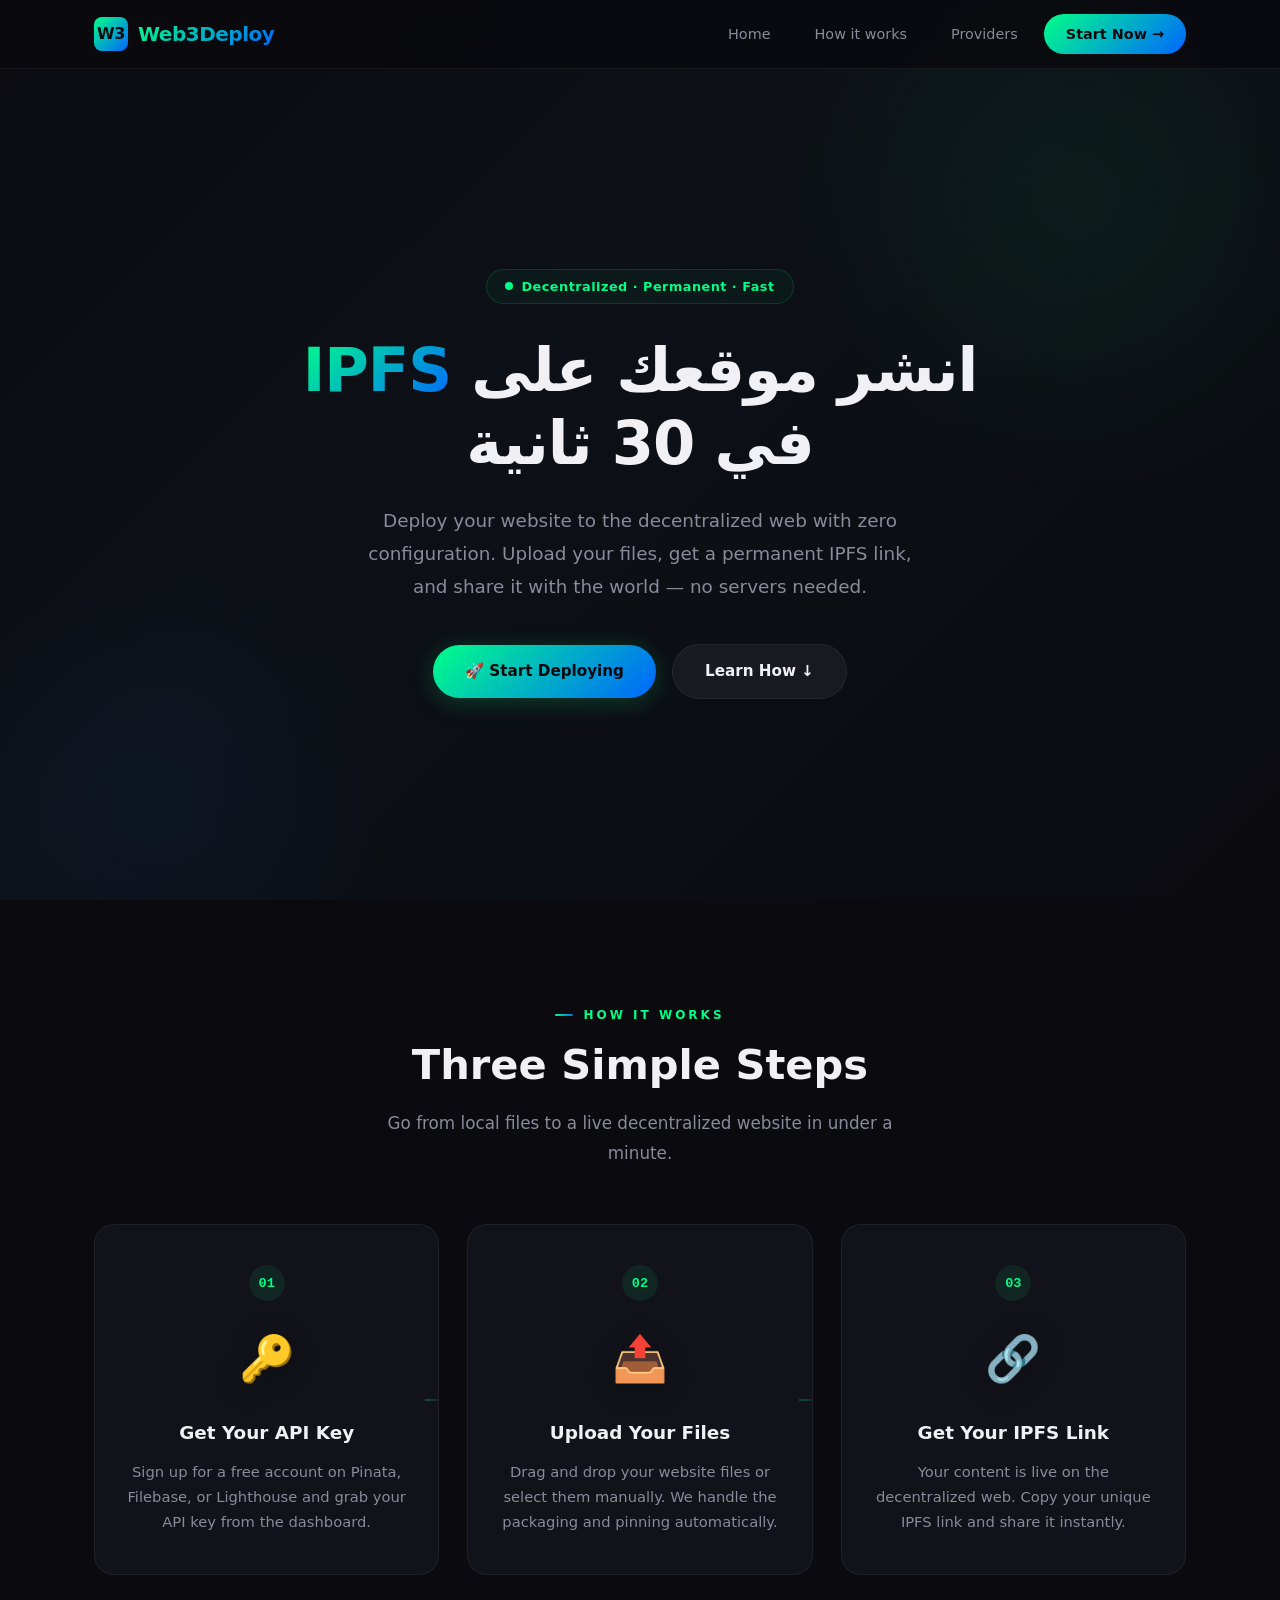
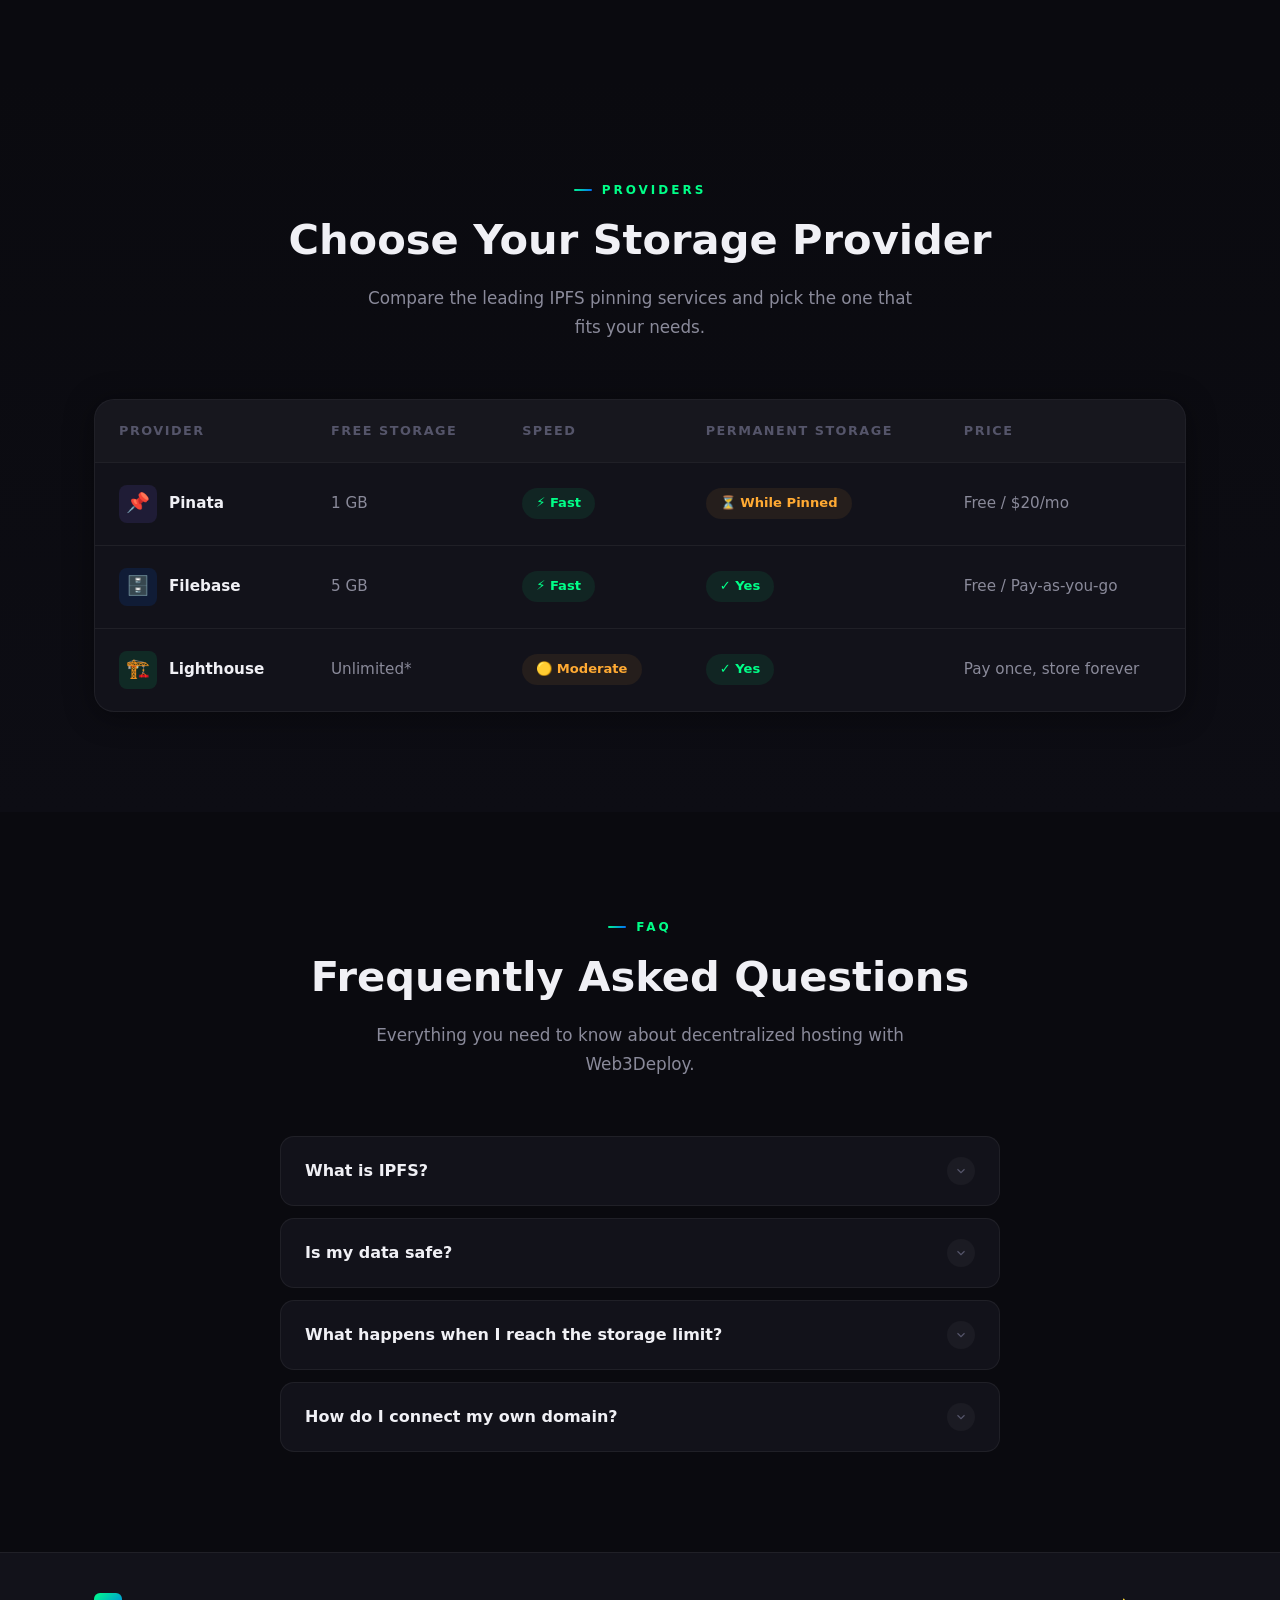
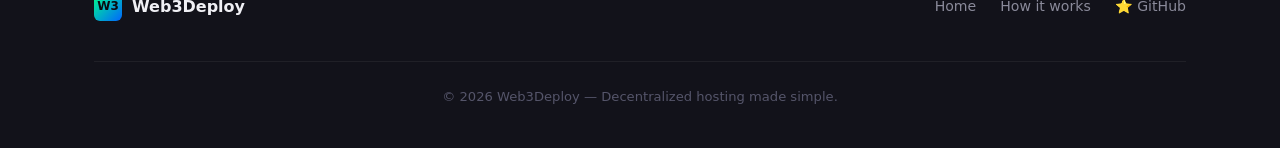
==== index.html @ 7abe6d1c "uplode" ====
<!DOCTYPE html>
<html lang="ar" dir="ltr">

<head>
    <meta charset="UTF-8">
    <meta name="viewport" content="width=device-width, initial-scale=1.0">
    <title>Web3Deploy — انشر موقعك على IPFS</title>
    <meta name="description"
        content="Upload and host your website on IPFS in 30 seconds. Decentralized storage powered by Pinata, Filebase & Lighthouse.">
    <link rel="stylesheet" href="css/style.css">
</head>

<body>

    <!-- ========== Navbar ========== -->
    <nav class="navbar" id="navbar">
        <div class="container navbar-inner">
            <a href="index.html" class="navbar-logo">
                <div class="logo-icon">W3</div>
                <span>Web3Deploy</span>
            </a>

            <button class="nav-toggle" id="navToggle" aria-label="Toggle navigation">
                <span></span>
                <span></span>
                <span></span>
            </button>

            <div class="navbar-links" id="navLinks">
                <a href="#hero">Home</a>
                <a href="#how-it-works">How it works</a>
                <a href="#providers">Providers</a>
                <a href="dashboard.html" class="nav-cta">Start Now →</a>
            </div>
        </div>
    </nav>

    <!-- ========== Hero Section ========== -->
    <section class="hero" id="hero">
        <div class="hero-content">
            <div class="hero-badge">
                <span class="pulse-dot"></span>
                Decentralized &middot; Permanent &middot; Fast
            </div>

            <h1>
                انشر موقعك على <span class="highlight">IPFS</span> في 30 ثانية
            </h1>

            <p class="hero-subtitle">
                Deploy your website to the decentralized web with zero configuration.
                Upload your files, get a permanent IPFS link, and share it with the world — no servers needed.
            </p>

            <div class="hero-actions">
                <a href="dashboard.html" class="btn btn-primary" id="cta-hero">
                    🚀 Start Deploying
                </a>
                <a href="#how-it-works" class="btn btn-secondary">
                    Learn How ↓
                </a>
            </div>
        </div>
    </section>

    <!-- ========== How It Works ========== -->
    <section class="steps-section section-padding" id="how-it-works">
        <div class="container">
            <div class="text-center reveal">
                <span class="section-label">How It Works</span>
                <h2 class="section-title">Three Simple Steps</h2>
                <p class="section-subtitle mx-auto">
                    Go from local files to a live decentralized website in under a minute.
                </p>
            </div>

            <div class="steps-grid">
                <!-- Step 1 -->
                <div class="step-card reveal">
                    <span class="step-number">01</span>
                    <span class="step-emoji">🔑</span>
                    <h3>Get Your API Key</h3>
                    <p>
                        Sign up for a free account on Pinata, Filebase, or Lighthouse
                        and grab your API key from the dashboard.
                    </p>
                </div>

                <!-- Step 2 -->
                <div class="step-card reveal">
                    <span class="step-number">02</span>
                    <span class="step-emoji">📤</span>
                    <h3>Upload Your Files</h3>
                    <p>
                        Drag and drop your website files or select them manually.
                        We handle the packaging and pinning automatically.
                    </p>
                </div>

                <!-- Step 3 -->
                <div class="step-card reveal">
                    <span class="step-number">03</span>
                    <span class="step-emoji">🔗</span>
                    <h3>Get Your IPFS Link</h3>
                    <p>
                        Your content is live on the decentralized web.
                        Copy your unique IPFS link and share it instantly.
                    </p>
                </div>
            </div>
        </div>
    </section>

    <!-- ========== Provider Comparison ========== -->
    <section class="providers-section section-padding" id="providers">
        <div class="container">
            <div class="text-center reveal">
                <span class="section-label">Providers</span>
                <h2 class="section-title">Choose Your Storage Provider</h2>
                <p class="section-subtitle mx-auto">
                    Compare the leading IPFS pinning services and pick the one that fits your needs.
                </p>
            </div>

            <div class="providers-table-wrapper reveal">
                <table class="providers-table" id="providers-table">
                    <thead>
                        <tr>
                            <th>Provider</th>
                            <th>Free Storage</th>
                            <th>Speed</th>
                            <th>Permanent Storage</th>
                            <th>Price</th>
                        </tr>
                    </thead>
                    <tbody>
                        <tr>
                            <td>
                                <div class="provider-name">
                                    <div class="provider-icon pinata">📌</div>
                                    Pinata
                                </div>
                            </td>
                            <td>1 GB</td>
                            <td><span class="badge-yes">⚡ Fast</span></td>
                            <td><span class="badge-partial">⏳ While Pinned</span></td>
                            <td>Free / $20/mo</td>
                        </tr>
                        <tr>
                            <td>
                                <div class="provider-name">
                                    <div class="provider-icon filebase">🗄️</div>
                                    Filebase
                                </div>
                            </td>
                            <td>5 GB</td>
                            <td><span class="badge-yes">⚡ Fast</span></td>
                            <td><span class="badge-yes">✓ Yes</span></td>
                            <td>Free / Pay-as-you-go</td>
                        </tr>
                        <tr>
                            <td>
                                <div class="provider-name">
                                    <div class="provider-icon lighthouse">🏗️</div>
                                    Lighthouse
                                </div>
                            </td>
                            <td>Unlimited*</td>
                            <td><span class="badge-partial">🟡 Moderate</span></td>
                            <td><span class="badge-yes">✓ Yes</span></td>
                            <td>Pay once, store forever</td>
                        </tr>
                    </tbody>
                </table>
            </div>
        </div>
    </section>

    <!-- ========== FAQ Section ========== -->
    <section class="faq-section section-padding" id="faq">
        <div class="container">
            <div class="text-center reveal">
                <span class="section-label">FAQ</span>
                <h2 class="section-title">Frequently Asked Questions</h2>
                <p class="section-subtitle mx-auto">
                    Everything you need to know about decentralized hosting with Web3Deploy.
                </p>
            </div>

            <div class="faq-list">
                <!-- FAQ 1 -->
                <div class="faq-item reveal" id="faq-1">
                    <div class="faq-question" data-faq="1">
                        <h3>What is IPFS?</h3>
                        <div class="faq-toggle">
                            <svg viewBox="0 0 24 24">
                                <polyline points="6 9 12 15 18 9"></polyline>
                            </svg>
                        </div>
                    </div>
                    <div class="faq-answer">
                        <div class="faq-answer-inner">
                            IPFS (InterPlanetary File System) is a peer-to-peer network protocol designed
                            to make the web faster, safer, and more open. Instead of relying on centralized
                            servers, IPFS distributes your content across a decentralized network of nodes,
                            making it censorship-resistant and permanently accessible.
                        </div>
                    </div>
                </div>

                <!-- FAQ 2 -->
                <div class="faq-item reveal" id="faq-2">
                    <div class="faq-question" data-faq="2">
                        <h3>Is my data safe?</h3>
                        <div class="faq-toggle">
                            <svg viewBox="0 0 24 24">
                                <polyline points="6 9 12 15 18 9"></polyline>
                            </svg>
                        </div>
                    </div>
                    <div class="faq-answer">
                        <div class="faq-answer-inner">
                            Yes. Your API keys are stored exclusively in your browser's localStorage and
                            never leave your device. All uploads go directly from your browser to the
                            provider's API — we don't proxy, log, or store any of your data or credentials.
                        </div>
                    </div>
                </div>

                <!-- FAQ 3 -->
                <div class="faq-item reveal" id="faq-3">
                    <div class="faq-question" data-faq="3">
                        <h3>What happens when I reach the storage limit?</h3>
                        <div class="faq-toggle">
                            <svg viewBox="0 0 24 24">
                                <polyline points="6 9 12 15 18 9"></polyline>
                            </svg>
                        </div>
                    </div>
                    <div class="faq-answer">
                        <div class="faq-answer-inner">
                            Each provider has its own free tier limit. When you reach it, you can either
                            upgrade to a paid plan directly with the provider, switch to a different
                            provider, or unpin old files to free up space. Web3Deploy makes it easy to
                            manage multiple providers from one dashboard.
                        </div>
                    </div>
                </div>

                <!-- FAQ 4 -->
                <div class="faq-item reveal" id="faq-4">
                    <div class="faq-question" data-faq="4">
                        <h3>How do I connect my own domain?</h3>
                        <div class="faq-toggle">
                            <svg viewBox="0 0 24 24">
                                <polyline points="6 9 12 15 18 9"></polyline>
                            </svg>
                        </div>
                    </div>
                    <div class="faq-answer">
                        <div class="faq-answer-inner">
                            After uploading, you can link a custom domain by setting a DNSLink TXT record
                            pointing to your IPFS content hash. We provide step-by-step instructions in
                            the dashboard. Alternatively, you can use services like Fleek or Cloudflare
                            to map your domain to your IPFS deployment.
                        </div>
                    </div>
                </div>
            </div>
        </div>
    </section>

    <!-- ========== Footer ========== -->
    <footer class="footer" id="footer">
        <div class="container footer-inner">
            <div class="footer-brand">
                <div class="logo-icon">W3</div>
                Web3Deploy
            </div>

            <div class="footer-links">
                <a href="#hero">Home</a>
                <a href="#how-it-works">How it works</a>
                <a href="https://github.com/" target="_blank" rel="noopener">
                    ⭐ GitHub
                </a>
            </div>

            <div class="footer-copy">
                &copy; 2026 Web3Deploy &mdash; Decentralized hosting made simple.
            </div>
        </div>
    </footer>

    <script src="js/app.js"></script>
</body>

</html>
---- css/style.css ----
/* ============================================
   Web3Deploy — Global Styles
   Dark Web3 aesthetic, #0a0a0f base
   Accent: #00ff88 (green) / #0066ff (blue)
   ============================================ */

/* ---------- Reset & Base ---------- */
*, *::before, *::after {
    margin: 0;
    padding: 0;
    box-sizing: border-box;
}

:root {
    --bg-primary: #0a0a0f;
    --bg-card: #12121a;
    --bg-card-hover: #1a1a26;
    --bg-navbar: rgba(10, 10, 15, 0.85);
    --accent-green: #00ff88;
    --accent-blue: #0066ff;
    --accent-purple: #7b61ff;
    --text-primary: #f0f0f5;
    --text-secondary: #8a8a9a;
    --text-muted: #55556a;
    --border-color: rgba(255, 255, 255, 0.06);
    --border-glow: rgba(0, 255, 136, 0.15);
    --gradient-hero: linear-gradient(135deg, #0a0a0f 0%, #0d1117 40%, #0a0a0f 100%);
    --gradient-accent: linear-gradient(135deg, #00ff88, #0066ff);
    --gradient-accent-hover: linear-gradient(135deg, #0066ff, #00ff88);
    --shadow-card: 0 4px 30px rgba(0, 0, 0, 0.4);
    --shadow-glow: 0 0 40px rgba(0, 255, 136, 0.08);
    --radius-sm: 8px;
    --radius-md: 14px;
    --radius-lg: 20px;
    --radius-full: 100px;
    --transition-fast: 0.2s ease;
    --transition-smooth: 0.4s cubic-bezier(0.25, 0.46, 0.45, 0.94);
    --font-stack: 'Segoe UI', system-ui, -apple-system, sans-serif;
    --font-mono: 'Cascadia Code', 'Fira Code', 'Consolas', monospace;
}

html {
    scroll-behavior: smooth;
    font-size: 16px;
}

body {
    font-family: var(--font-stack);
    background: var(--bg-primary);
    color: var(--text-primary);
    line-height: 1.7;
    overflow-x: hidden;
    -webkit-font-smoothing: antialiased;
    -moz-osx-font-smoothing: grayscale;
}

a {
    color: inherit;
    text-decoration: none;
}

ul, ol {
    list-style: none;
}

img {
    max-width: 100%;
    display: block;
}

/* ---------- Utility ---------- */
.container {
    max-width: 1140px;
    margin: 0 auto;
    padding: 0 24px;
}

.section-padding {
    padding: 100px 0;
}

.section-label {
    display: inline-block;
    font-size: 0.75rem;
    font-weight: 600;
    letter-spacing: 3px;
    text-transform: uppercase;
    color: var(--accent-green);
    margin-bottom: 14px;
    position: relative;
    padding-left: 28px;
}

.section-label::before {
    content: '';
    position: absolute;
    left: 0;
    top: 50%;
    transform: translateY(-50%);
    width: 18px;
    height: 2px;
    background: var(--gradient-accent);
    border-radius: 2px;
}

.section-title {
    font-size: clamp(1.8rem, 4vw, 2.6rem);
    font-weight: 700;
    line-height: 1.25;
    margin-bottom: 18px;
    color: var(--text-primary);
}

.section-subtitle {
    font-size: 1.05rem;
    color: var(--text-secondary);
    max-width: 560px;
    line-height: 1.75;
}

.text-center {
    text-align: center;
}

.mx-auto {
    margin-left: auto;
    margin-right: auto;
}

/* ---------- Animated Background Grid ---------- */
body::before {
    content: '';
    position: fixed;
    inset: 0;
    background-image:
        linear-gradient(rgba(255, 255, 255, 0.015) 1px, transparent 1px),
        linear-gradient(90deg, rgba(255, 255, 255, 0.015) 1px, transparent 1px);
    background-size: 60px 60px;
    pointer-events: none;
    z-index: 0;
}

/* ---------- Navbar ---------- */
.navbar {
    position: fixed;
    top: 0;
    left: 0;
    right: 0;
    z-index: 1000;
    background: var(--bg-navbar);
    backdrop-filter: blur(20px);
    -webkit-backdrop-filter: blur(20px);
    border-bottom: 1px solid var(--border-color);
    transition: box-shadow var(--transition-smooth);
}

.navbar.scrolled {
    box-shadow: 0 2px 30px rgba(0, 0, 0, 0.5);
}

.navbar-inner {
    display: flex;
    align-items: center;
    justify-content: space-between;
    height: 68px;
}

.navbar-logo {
    display: flex;
    align-items: center;
    gap: 10px;
    font-size: 1.25rem;
    font-weight: 700;
    letter-spacing: -0.5px;
}

.navbar-logo .logo-icon {
    width: 34px;
    height: 34px;
    background: var(--gradient-accent);
    border-radius: var(--radius-sm);
    display: flex;
    align-items: center;
    justify-content: center;
    font-size: 1rem;
    color: var(--bg-primary);
    font-weight: 800;
}

.navbar-logo span {
    background: var(--gradient-accent);
    -webkit-background-clip: text;
    -webkit-text-fill-color: transparent;
    background-clip: text;
}

.navbar-links {
    display: flex;
    align-items: center;
    gap: 8px;
}

.navbar-links a {
    padding: 8px 18px;
    font-size: 0.9rem;
    font-weight: 500;
    color: var(--text-secondary);
    border-radius: var(--radius-full);
    transition: color var(--transition-fast), background var(--transition-fast);
}

.navbar-links a:hover {
    color: var(--text-primary);
    background: rgba(255, 255, 255, 0.04);
}

.navbar-links a.nav-cta {
    background: var(--gradient-accent);
    color: var(--bg-primary);
    font-weight: 600;
    padding: 8px 22px;
}

.navbar-links a.nav-cta:hover {
    opacity: 0.9;
    transform: translateY(-1px);
}

/* Mobile nav toggle */
.nav-toggle {
    display: none;
    flex-direction: column;
    gap: 5px;
    cursor: pointer;
    padding: 6px;
    background: none;
    border: none;
}

.nav-toggle span {
    display: block;
    width: 24px;
    height: 2px;
    background: var(--text-primary);
    border-radius: 2px;
    transition: transform var(--transition-fast), opacity var(--transition-fast);
}

.nav-toggle.active span:nth-child(1) {
    transform: rotate(45deg) translate(5px, 5px);
}

.nav-toggle.active span:nth-child(2) {
    opacity: 0;
}

.nav-toggle.active span:nth-child(3) {
    transform: rotate(-45deg) translate(5px, -5px);
}

/* ---------- Hero Section ---------- */
.hero {
    position: relative;
    min-height: 100vh;
    display: flex;
    align-items: center;
    justify-content: center;
    background: var(--gradient-hero);
    overflow: hidden;
    padding-top: 68px;
}

.hero::before {
    content: '';
    position: absolute;
    width: 600px;
    height: 600px;
    background: radial-gradient(circle, rgba(0, 255, 136, 0.06) 0%, transparent 70%);
    top: -100px;
    right: -100px;
    pointer-events: none;
    animation: float-orb 12s ease-in-out infinite;
}

.hero::after {
    content: '';
    position: absolute;
    width: 500px;
    height: 500px;
    background: radial-gradient(circle, rgba(0, 102, 255, 0.05) 0%, transparent 70%);
    bottom: -150px;
    left: -100px;
    pointer-events: none;
    animation: float-orb 15s ease-in-out infinite reverse;
}

@keyframes float-orb {
    0%, 100% { transform: translate(0, 0) scale(1); }
    33% { transform: translate(30px, -30px) scale(1.05); }
    66% { transform: translate(-20px, 20px) scale(0.95); }
}

.hero-content {
    position: relative;
    z-index: 2;
    text-align: center;
    max-width: 800px;
    padding: 0 24px;
}

.hero-badge {
    display: inline-flex;
    align-items: center;
    gap: 8px;
    padding: 6px 18px;
    font-size: 0.8rem;
    font-weight: 600;
    color: var(--accent-green);
    border: 1px solid var(--border-glow);
    border-radius: var(--radius-full);
    background: rgba(0, 255, 136, 0.04);
    margin-bottom: 30px;
    letter-spacing: 0.5px;
    animation: badge-pulse 3s ease-in-out infinite;
}

@keyframes badge-pulse {
    0%, 100% { box-shadow: 0 0 0 0 rgba(0, 255, 136, 0.15); }
    50% { box-shadow: 0 0 0 8px rgba(0, 255, 136, 0); }
}

.hero-badge .pulse-dot {
    width: 8px;
    height: 8px;
    border-radius: 50%;
    background: var(--accent-green);
    animation: dot-blink 2s ease-in-out infinite;
}

@keyframes dot-blink {
    0%, 100% { opacity: 1; }
    50% { opacity: 0.3; }
}

.hero h1 {
    font-size: clamp(2.2rem, 5.5vw, 3.8rem);
    font-weight: 800;
    line-height: 1.2;
    margin-bottom: 24px;
    letter-spacing: -1px;
    direction: rtl;
}

.hero h1 .highlight {
    background: var(--gradient-accent);
    -webkit-background-clip: text;
    -webkit-text-fill-color: transparent;
    background-clip: text;
}

.hero-subtitle {
    font-size: 1.15rem;
    color: var(--text-secondary);
    max-width: 580px;
    margin: 0 auto 40px;
    line-height: 1.8;
}

.hero-actions {
    display: flex;
    align-items: center;
    justify-content: center;
    gap: 16px;
    flex-wrap: wrap;
}

/* ---------- Buttons ---------- */
.btn {
    display: inline-flex;
    align-items: center;
    gap: 8px;
    padding: 14px 32px;
    font-size: 0.95rem;
    font-weight: 600;
    border: none;
    border-radius: var(--radius-full);
    cursor: pointer;
    transition: all var(--transition-smooth);
    font-family: var(--font-stack);
    text-decoration: none;
}

.btn-primary {
    background: var(--gradient-accent);
    color: var(--bg-primary);
    box-shadow: 0 4px 25px rgba(0, 255, 136, 0.2);
}

.btn-primary:hover {
    transform: translateY(-2px);
    box-shadow: 0 8px 35px rgba(0, 255, 136, 0.3);
}

.btn-secondary {
    background: rgba(255, 255, 255, 0.05);
    color: var(--text-primary);
    border: 1px solid var(--border-color);
}

.btn-secondary:hover {
    background: rgba(255, 255, 255, 0.08);
    border-color: rgba(255, 255, 255, 0.12);
    transform: translateY(-2px);
}

/* ---------- How It Works (Steps) ---------- */
.steps-section {
    background: var(--bg-primary);
    position: relative;
}

.steps-grid {
    display: grid;
    grid-template-columns: repeat(3, 1fr);
    gap: 28px;
    margin-top: 56px;
}

.step-card {
    position: relative;
    background: var(--bg-card);
    border: 1px solid var(--border-color);
    border-radius: var(--radius-lg);
    padding: 40px 30px;
    text-align: center;
    transition: all var(--transition-smooth);
    overflow: hidden;
}

.step-card::before {
    content: '';
    position: absolute;
    inset: 0;
    border-radius: var(--radius-lg);
    padding: 1px;
    background: linear-gradient(135deg, transparent 40%, rgba(0, 255, 136, 0.15));
    -webkit-mask: linear-gradient(#fff 0 0) content-box, linear-gradient(#fff 0 0);
    mask: linear-gradient(#fff 0 0) content-box, linear-gradient(#fff 0 0);
    -webkit-mask-composite: xor;
    mask-composite: exclude;
    opacity: 0;
    transition: opacity var(--transition-smooth);
}

.step-card:hover {
    background: var(--bg-card-hover);
    transform: translateY(-6px);
    box-shadow: var(--shadow-glow);
}

.step-card:hover::before {
    opacity: 1;
}

.step-number {
    display: inline-flex;
    align-items: center;
    justify-content: center;
    width: 36px;
    height: 36px;
    border-radius: 50%;
    background: rgba(0, 255, 136, 0.08);
    color: var(--accent-green);
    font-size: 0.85rem;
    font-weight: 700;
    margin-bottom: 20px;
    font-family: var(--font-mono);
}

.step-emoji {
    font-size: 2.8rem;
    margin-bottom: 20px;
    display: block;
    filter: drop-shadow(0 4px 12px rgba(0, 0, 0, 0.3));
}

.step-card h3 {
    font-size: 1.15rem;
    font-weight: 700;
    margin-bottom: 10px;
    color: var(--text-primary);
}

.step-card p {
    font-size: 0.92rem;
    color: var(--text-secondary);
    line-height: 1.7;
}

/* Step connector lines */
.steps-grid .step-card:not(:last-child)::after {
    content: '';
    position: absolute;
    top: 50%;
    right: -15px;
    width: 28px;
    height: 2px;
    background: linear-gradient(90deg, var(--accent-green), transparent);
    opacity: 0.25;
}

/* ---------- Providers Comparison ---------- */
.providers-section {
    background: linear-gradient(180deg, var(--bg-primary) 0%, #0d0d14 100%);
    position: relative;
}

.providers-table-wrapper {
    margin-top: 56px;
    border-radius: var(--radius-lg);
    overflow: hidden;
    border: 1px solid var(--border-color);
    background: var(--bg-card);
    box-shadow: var(--shadow-card);
}

.providers-table {
    width: 100%;
    border-collapse: collapse;
}

.providers-table thead {
    background: rgba(255, 255, 255, 0.02);
}

.providers-table th {
    padding: 20px 24px;
    font-size: 0.8rem;
    font-weight: 600;
    text-transform: uppercase;
    letter-spacing: 1.5px;
    color: var(--text-muted);
    text-align: left;
    border-bottom: 1px solid var(--border-color);
}

.providers-table td {
    padding: 22px 24px;
    font-size: 0.95rem;
    color: var(--text-secondary);
    border-bottom: 1px solid var(--border-color);
    transition: background var(--transition-fast);
}

.providers-table tbody tr {
    transition: background var(--transition-fast);
}

.providers-table tbody tr:hover {
    background: rgba(255, 255, 255, 0.02);
}

.providers-table tbody tr:last-child td {
    border-bottom: none;
}

.provider-name {
    display: flex;
    align-items: center;
    gap: 12px;
    font-weight: 600;
    color: var(--text-primary);
}

.provider-icon {
    width: 38px;
    height: 38px;
    border-radius: var(--radius-sm);
    display: flex;
    align-items: center;
    justify-content: center;
    font-size: 1.2rem;
    flex-shrink: 0;
}

.provider-icon.pinata {
    background: rgba(123, 97, 255, 0.12);
    color: var(--accent-purple);
}

.provider-icon.filebase {
    background: rgba(0, 102, 255, 0.12);
    color: var(--accent-blue);
}

.provider-icon.lighthouse {
    background: rgba(0, 255, 136, 0.1);
    color: var(--accent-green);
}

.badge-yes {
    display: inline-flex;
    align-items: center;
    gap: 5px;
    padding: 4px 14px;
    font-size: 0.82rem;
    font-weight: 600;
    color: var(--accent-green);
    background: rgba(0, 255, 136, 0.08);
    border-radius: var(--radius-full);
}

.badge-no {
    display: inline-flex;
    align-items: center;
    gap: 5px;
    padding: 4px 14px;
    font-size: 0.82rem;
    font-weight: 600;
    color: #ff5566;
    background: rgba(255, 85, 102, 0.08);
    border-radius: var(--radius-full);
}

.badge-partial {
    display: inline-flex;
    align-items: center;
    gap: 5px;
    padding: 4px 14px;
    font-size: 0.82rem;
    font-weight: 600;
    color: #ffaa33;
    background: rgba(255, 170, 51, 0.08);
    border-radius: var(--radius-full);
}

/* ---------- FAQ Section ---------- */
.faq-section {
    background: var(--bg-primary);
    position: relative;
}

.faq-list {
    margin-top: 56px;
    max-width: 720px;
    margin-left: auto;
    margin-right: auto;
    display: flex;
    flex-direction: column;
    gap: 12px;
}

.faq-item {
    background: var(--bg-card);
    border: 1px solid var(--border-color);
    border-radius: var(--radius-md);
    overflow: hidden;
    transition: border-color var(--transition-smooth), box-shadow var(--transition-smooth);
}

.faq-item.active {
    border-color: rgba(0, 255, 136, 0.15);
    box-shadow: 0 0 25px rgba(0, 255, 136, 0.04);
}

.faq-question {
    display: flex;
    align-items: center;
    justify-content: space-between;
    padding: 20px 24px;
    cursor: pointer;
    user-select: none;
    transition: background var(--transition-fast);
}

.faq-question:hover {
    background: rgba(255, 255, 255, 0.02);
}

.faq-question h3 {
    font-size: 1rem;
    font-weight: 600;
    color: var(--text-primary);
}

.faq-toggle {
    width: 28px;
    height: 28px;
    border-radius: 50%;
    background: rgba(255, 255, 255, 0.04);
    display: flex;
    align-items: center;
    justify-content: center;
    flex-shrink: 0;
    transition: transform var(--transition-smooth), background var(--transition-fast);
}

.faq-toggle svg {
    width: 14px;
    height: 14px;
    stroke: var(--text-muted);
    stroke-width: 2;
    fill: none;
    transition: stroke var(--transition-fast);
}

.faq-item.active .faq-toggle {
    transform: rotate(180deg);
    background: rgba(0, 255, 136, 0.1);
}

.faq-item.active .faq-toggle svg {
    stroke: var(--accent-green);
}

.faq-answer {
    max-height: 0;
    overflow: hidden;
    transition: max-height 0.5s cubic-bezier(0.25, 0.46, 0.45, 0.94), padding 0.3s ease;
}

.faq-item.active .faq-answer {
    max-height: 300px;
}

.faq-answer-inner {
    padding: 0 24px 22px;
    font-size: 0.93rem;
    color: var(--text-secondary);
    line-height: 1.8;
}

/* ---------- Footer ---------- */
.footer {
    background: var(--bg-card);
    border-top: 1px solid var(--border-color);
    padding: 40px 0;
}

.footer-inner {
    display: flex;
    align-items: center;
    justify-content: space-between;
    flex-wrap: wrap;
    gap: 16px;
}

.footer-brand {
    display: flex;
    align-items: center;
    gap: 10px;
    font-weight: 700;
    font-size: 1rem;
}

.footer-brand .logo-icon {
    width: 28px;
    height: 28px;
    background: var(--gradient-accent);
    border-radius: 6px;
    display: flex;
    align-items: center;
    justify-content: center;
    font-size: 0.75rem;
    color: var(--bg-primary);
    font-weight: 800;
}

.footer-links {
    display: flex;
    align-items: center;
    gap: 24px;
}

.footer-links a {
    font-size: 0.88rem;
    color: var(--text-secondary);
    transition: color var(--transition-fast);
    display: inline-flex;
    align-items: center;
    gap: 6px;
}

.footer-links a:hover {
    color: var(--accent-green);
}

.footer-copy {
    width: 100%;
    text-align: center;
    margin-top: 24px;
    padding-top: 24px;
    border-top: 1px solid var(--border-color);
    font-size: 0.82rem;
    color: var(--text-muted);
}

/* ---------- Scroll Reveal Animation ---------- */
.reveal {
    opacity: 0;
    transform: translateY(30px);
    transition: opacity 0.7s cubic-bezier(0.25, 0.46, 0.45, 0.94),
                transform 0.7s cubic-bezier(0.25, 0.46, 0.45, 0.94);
}

.reveal.visible {
    opacity: 1;
    transform: translateY(0);
}

/* ---------- Responsive ---------- */
@media (max-width: 900px) {
    .steps-grid {
        grid-template-columns: 1fr;
        gap: 18px;
    }

    .steps-grid .step-card::after {
        display: none;
    }

    .providers-table-wrapper {
        overflow-x: auto;
    }

    .providers-table {
        min-width: 600px;
    }
}

@media (max-width: 768px) {
    .nav-toggle {
        display: flex;
    }

    .navbar-links {
        position: fixed;
        top: 68px;
        left: 0;
        right: 0;
        background: rgba(10, 10, 15, 0.97);
        backdrop-filter: blur(20px);
        flex-direction: column;
        padding: 24px;
        gap: 4px;
        border-bottom: 1px solid var(--border-color);
        transform: translateY(-110%);
        transition: transform var(--transition-smooth);
    }

    .navbar-links.open {
        transform: translateY(0);
    }

    .navbar-links a {
        width: 100%;
        text-align: center;
        padding: 14px;
        border-radius: var(--radius-md);
    }

    .hero h1 {
        font-size: clamp(1.8rem, 7vw, 2.8rem);
    }

    .hero-subtitle {
        font-size: 1rem;
    }

    .section-padding {
        padding: 70px 0;
    }

    .footer-inner {
        flex-direction: column;
        text-align: center;
    }
}

@media (max-width: 480px) {
    .hero-actions {
        flex-direction: column;
        width: 100%;
    }

    .hero-actions .btn {
        width: 100%;
        justify-content: center;
    }

    .container {
        padding: 0 16px;
    }
}

/* ============================================
   Dashboard — Auth & Setup Styles
   ============================================ */

/* ---------- Dashboard Layout ---------- */
.dashboard-main {
    min-height: 100vh;
    padding-top: 68px;
    position: relative;
    z-index: 1;
}

/* ---------- Setup Screen ---------- */
.setup-screen {
    display: flex;
    align-items: center;
    justify-content: center;
    min-height: calc(100vh - 68px);
    padding: 40px 24px;
}

.setup-card {
    position: relative;
    width: 100%;
    max-width: 480px;
    background: var(--bg-card);
    border: 1px solid var(--border-color);
    border-radius: var(--radius-lg);
    padding: 48px 40px;
    text-align: center;
    box-shadow: var(--shadow-card);
    overflow: hidden;
    animation: setup-appear 0.6s cubic-bezier(0.25, 0.46, 0.45, 0.94);
}

@keyframes setup-appear {
    from {
        opacity: 0;
        transform: translateY(20px) scale(0.98);
    }
    to {
        opacity: 1;
        transform: translateY(0) scale(1);
    }
}

.setup-glow {
    position: absolute;
    top: -80px;
    left: 50%;
    transform: translateX(-50%);
    width: 300px;
    height: 200px;
    background: radial-gradient(ellipse, rgba(0, 255, 136, 0.06) 0%, transparent 70%);
    pointer-events: none;
}

.setup-icon {
    font-size: 3rem;
    margin-bottom: 20px;
    filter: drop-shadow(0 4px 15px rgba(0, 0, 0, 0.4));
    animation: key-float 3s ease-in-out infinite;
}

@keyframes key-float {
    0%, 100% { transform: translateY(0); }
    50% { transform: translateY(-6px); }
}

.setup-title {
    font-size: 1.6rem;
    font-weight: 700;
    margin-bottom: 10px;
    color: var(--text-primary);
}

.setup-subtitle {
    font-size: 0.95rem;
    color: var(--text-secondary);
    line-height: 1.7;
    margin-bottom: 32px;
}

/* ---------- Form Controls ---------- */
.setup-form {
    text-align: left;
}

.form-group {
    margin-bottom: 20px;
}

.form-group label {
    display: block;
    font-size: 0.82rem;
    font-weight: 600;
    color: var(--text-secondary);
    text-transform: uppercase;
    letter-spacing: 1px;
    margin-bottom: 8px;
}

.form-control {
    width: 100%;
    padding: 14px 16px;
    font-size: 0.95rem;
    font-family: var(--font-stack);
    color: var(--text-primary);
    background: rgba(255, 255, 255, 0.03);
    border: 1px solid var(--border-color);
    border-radius: var(--radius-md);
    outline: none;
    transition: border-color var(--transition-fast), box-shadow var(--transition-fast), background var(--transition-fast);
}

.form-control:focus {
    border-color: rgba(0, 255, 136, 0.3);
    box-shadow: 0 0 0 3px rgba(0, 255, 136, 0.06);
    background: rgba(255, 255, 255, 0.05);
}

.form-control::placeholder {
    color: var(--text-muted);
}

/* Select wrapper */
.select-wrapper {
    position: relative;
}

.form-select {
    appearance: none;
    -webkit-appearance: none;
    cursor: pointer;
    padding-right: 42px;
}

.select-arrow {
    position: absolute;
    right: 14px;
    top: 50%;
    transform: translateY(-50%);
    color: var(--text-muted);
    pointer-events: none;
}

/* Input wrapper with eye toggle */
.input-wrapper {
    position: relative;
}

.input-wrapper .form-input {
    padding-right: 48px;
    font-family: var(--font-mono);
    font-size: 0.88rem;
    letter-spacing: 0.5px;
}

.input-eye {
    position: absolute;
    right: 12px;
    top: 50%;
    transform: translateY(-50%);
    background: none;
    border: none;
    cursor: pointer;
    color: var(--text-muted);
    padding: 4px;
    display: flex;
    align-items: center;
    justify-content: center;
    transition: color var(--transition-fast);
}

.input-eye:hover {
    color: var(--text-primary);
}

/* Form hint link */
.form-hint {
    margin-top: 8px;
    font-size: 0.8rem;
    color: var(--text-muted);
}

.form-hint a {
    color: var(--accent-green);
    text-decoration: underline;
    text-decoration-color: rgba(0, 255, 136, 0.3);
    text-underline-offset: 2px;
    transition: text-decoration-color var(--transition-fast);
}

.form-hint a:hover {
    text-decoration-color: var(--accent-green);
}

/* ---------- Form Message ---------- */
.form-message {
    margin-bottom: 16px;
    padding: 12px 16px;
    border-radius: var(--radius-sm);
    font-size: 0.88rem;
    font-weight: 500;
    display: none;
    align-items: center;
    gap: 8px;
    animation: msg-in 0.3s ease;
}

@keyframes msg-in {
    from { opacity: 0; transform: translateY(-4px); }
    to { opacity: 1; transform: translateY(0); }
}

.form-message.visible {
    display: flex;
}

.form-message.success {
    color: var(--accent-green);
    background: rgba(0, 255, 136, 0.06);
    border: 1px solid rgba(0, 255, 136, 0.12);
}

.form-message.error {
    color: #ff5566;
    background: rgba(255, 85, 102, 0.06);
    border: 1px solid rgba(255, 85, 102, 0.12);
}

.form-message.info {
    color: var(--accent-blue);
    background: rgba(0, 102, 255, 0.06);
    border: 1px solid rgba(0, 102, 255, 0.12);
}

/* ---------- Full Width Button ---------- */
.btn-full {
    width: 100%;
    justify-content: center;
    padding: 16px 32px;
    font-size: 1rem;
    position: relative;
}

.btn-full.loading .btn-text {
    opacity: 0;
}

.btn-full.loading .btn-spinner {
    display: block;
}

/* Spinner */
.btn-spinner {
    display: none;
    position: absolute;
    width: 22px;
    height: 22px;
    border: 2.5px solid rgba(10, 10, 15, 0.2);
    border-top-color: var(--bg-primary);
    border-radius: 50%;
    animation: spin 0.7s linear infinite;
}

@keyframes spin {
    to { transform: rotate(360deg); }
}

/* ---------- Security Notice ---------- */
.setup-security {
    margin-top: 24px;
    display: flex;
    align-items: center;
    justify-content: center;
    gap: 6px;
    font-size: 0.78rem;
    color: var(--text-muted);
}

.setup-security svg {
    flex-shrink: 0;
}

/* ---------- Navbar Provider Badge ---------- */
.nav-provider-status {
    position: relative;
    display: none;
}

.nav-provider-status.active {
    display: block;
}

.provider-badge {
    display: inline-flex;
    align-items: center;
    gap: 8px;
    padding: 7px 16px;
    font-size: 0.85rem;
    font-weight: 600;
    color: var(--accent-green);
    background: rgba(0, 255, 136, 0.06);
    border: 1px solid rgba(0, 255, 136, 0.15);
    border-radius: var(--radius-full);
    cursor: pointer;
    font-family: var(--font-stack);
    transition: all var(--transition-fast);
}

.provider-badge:hover {
    background: rgba(0, 255, 136, 0.1);
    border-color: rgba(0, 255, 136, 0.25);
}

.provider-badge.open {
    background: rgba(0, 255, 136, 0.1);
}

.provider-check-icon {
    display: inline-flex;
    align-items: center;
    justify-content: center;
    width: 18px;
    height: 18px;
    border-radius: 50%;
    background: var(--accent-green);
    color: var(--bg-primary);
    font-size: 0.65rem;
    font-weight: 800;
    flex-shrink: 0;
}

.provider-arrow {
    transition: transform var(--transition-fast);
    flex-shrink: 0;
}

.provider-badge.open .provider-arrow {
    transform: rotate(180deg);
}

/* ---------- Provider Dropdown ---------- */
.provider-dropdown {
    position: absolute;
    top: calc(100% + 10px);
    right: 0;
    min-width: 240px;
    background: var(--bg-card);
    border: 1px solid var(--border-color);
    border-radius: var(--radius-md);
    box-shadow: 0 12px 40px rgba(0, 0, 0, 0.5);
    padding: 8px;
    z-index: 1001;
    opacity: 0;
    visibility: hidden;
    transform: translateY(-8px);
    transition: all var(--transition-fast);
}

.provider-dropdown.open {
    opacity: 1;
    visibility: visible;
    transform: translateY(0);
}

.provider-dropdown-header {
    padding: 8px 12px 10px;
    font-size: 0.72rem;
    font-weight: 600;
    text-transform: uppercase;
    letter-spacing: 1.5px;
    color: var(--text-muted);
}

.provider-dropdown-list {
    display: flex;
    flex-direction: column;
    gap: 2px;
}

.provider-dropdown-item {
    display: flex;
    align-items: center;
    gap: 10px;
    padding: 10px 12px;
    border-radius: var(--radius-sm);
    cursor: pointer;
    transition: background var(--transition-fast);
    border: none;
    background: none;
    width: 100%;
    font-family: var(--font-stack);
    font-size: 0.9rem;
    color: var(--text-secondary);
    text-align: left;
}

.provider-dropdown-item:hover {
    background: rgba(255, 255, 255, 0.04);
    color: var(--text-primary);
}

.provider-dropdown-item.active {
    background: rgba(0, 255, 136, 0.06);
    color: var(--accent-green);
}

.provider-dropdown-item .item-icon {
    font-size: 1.1rem;
    flex-shrink: 0;
    width: 24px;
    text-align: center;
}

.provider-dropdown-item .item-name {
    flex: 1;
    font-weight: 500;
}

.provider-dropdown-item .item-check {
    font-size: 0.75rem;
    color: var(--accent-green);
    opacity: 0;
}

.provider-dropdown-item.active .item-check {
    opacity: 1;
}

.provider-dropdown-divider {
    height: 1px;
    background: var(--border-color);
    margin: 6px 0;
}

.provider-dropdown-action {
    display: flex;
    align-items: center;
    gap: 8px;
    width: 100%;
    padding: 10px 12px;
    border-radius: var(--radius-sm);
    cursor: pointer;
    transition: background var(--transition-fast);
    border: none;
    background: none;
    font-family: var(--font-stack);
    font-size: 0.85rem;
    color: var(--text-secondary);
    text-align: left;
}

.provider-dropdown-action:hover {
    background: rgba(255, 255, 255, 0.04);
    color: var(--text-primary);
}

.provider-dropdown-danger:hover {
    background: rgba(255, 85, 102, 0.06);
    color: #ff5566;
}

/* ---------- Dashboard Content ---------- */
.dashboard-content {
    display: none;
    padding: 60px 0;
    animation: setup-appear 0.6s cubic-bezier(0.25, 0.46, 0.45, 0.94);
}

.dashboard-content.active {
    display: block;
}

.dashboard-welcome {
    text-align: center;
    max-width: 600px;
    margin: 0 auto;
    padding: 40px 0;
}

.dashboard-welcome-icon {
    font-size: 3.5rem;
    margin-bottom: 20px;
    animation: key-float 3s ease-in-out infinite;
}

.dashboard-welcome h2 {
    font-size: 1.8rem;
    font-weight: 700;
    margin-bottom: 12px;
    color: var(--text-primary);
}

.dashboard-welcome p {
    font-size: 1rem;
    color: var(--text-secondary);
    line-height: 1.7;
    margin-bottom: 40px;
}

.dashboard-welcome p strong {
    color: var(--accent-green);
    font-weight: 600;
}

.dashboard-stats {
    display: grid;
    grid-template-columns: repeat(3, 1fr);
    gap: 16px;
}

.stat-card {
    background: var(--bg-card);
    border: 1px solid var(--border-color);
    border-radius: var(--radius-md);
    padding: 24px 20px;
    display: flex;
    flex-direction: column;
    gap: 8px;
    transition: all var(--transition-smooth);
}

.stat-card:hover {
    border-color: rgba(0, 255, 136, 0.12);
    box-shadow: var(--shadow-glow);
    transform: translateY(-2px);
}

.stat-label {
    font-size: 0.75rem;
    font-weight: 600;
    text-transform: uppercase;
    letter-spacing: 1.5px;
    color: var(--text-muted);
}

.stat-value {
    font-size: 1.15rem;
    font-weight: 700;
    color: var(--text-primary);
    text-transform: capitalize;
}

.stat-connected {
    color: var(--accent-green);
}

/* ---------- Dashboard Responsive ---------- */
@media (max-width: 600px) {
    .setup-card {
        padding: 36px 24px;
    }

    .setup-title {
        font-size: 1.35rem;
    }

    .dashboard-stats {
        grid-template-columns: 1fr;
    }

    .provider-dropdown {
        right: -40px;
        min-width: 220px;
    }
}

/* ============================================
   Upload System Styles
   ============================================ */

/* ---------- Upload States ---------- */
.upload-state {
    animation: setup-appear 0.5s cubic-bezier(0.25, 0.46, 0.45, 0.94);
}

/* ---------- Pin Name Row ---------- */
.pin-name-row {
    margin-bottom: 20px;
}

.pin-name-row label {
    display: block;
    font-size: 0.82rem;
    font-weight: 600;
    color: var(--text-secondary);
    text-transform: uppercase;
    letter-spacing: 1px;
    margin-bottom: 8px;
}

.label-optional {
    font-weight: 400;
    text-transform: none;
    letter-spacing: 0;
    color: var(--text-muted);
}

.pin-name-row.compact {
    margin-bottom: 16px;
}

.pin-name-row.compact .form-control {
    padding: 10px 14px;
    font-size: 0.9rem;
}

/* ---------- Drop Zone ---------- */
.drop-zone {
    border: 2px dashed rgba(255, 255, 255, 0.08);
    border-radius: var(--radius-lg);
    background: var(--bg-card);
    transition: all var(--transition-smooth);
    cursor: pointer;
    position: relative;
    overflow: hidden;
}

.drop-zone::before {
    content: '';
    position: absolute;
    inset: 0;
    background: radial-gradient(ellipse at center, rgba(0, 255, 136, 0.03) 0%, transparent 70%);
    opacity: 0;
    transition: opacity var(--transition-smooth);
    pointer-events: none;
}

.drop-zone:hover,
.drop-zone.drag-over {
    border-color: rgba(0, 255, 136, 0.3);
    background: rgba(0, 255, 136, 0.02);
    box-shadow: 0 0 40px rgba(0, 255, 136, 0.05);
}

.drop-zone:hover::before,
.drop-zone.drag-over::before {
    opacity: 1;
}

.drop-zone.drag-over {
    transform: scale(1.005);
    border-color: var(--accent-green);
}

.drop-zone-inner {
    display: flex;
    flex-direction: column;
    align-items: center;
    justify-content: center;
    padding: 64px 32px;
    text-align: center;
    position: relative;
    z-index: 1;
}

.drop-zone-icon {
    font-size: 3.5rem;
    margin-bottom: 18px;
    filter: drop-shadow(0 4px 15px rgba(0, 0, 0, 0.3));
    animation: key-float 3s ease-in-out infinite;
}

.drop-zone-inner h3 {
    font-size: 1.2rem;
    font-weight: 700;
    color: var(--text-primary);
    margin-bottom: 6px;
}

.drop-zone-inner p {
    font-size: 0.9rem;
    color: var(--text-muted);
    margin-bottom: 24px;
}

.drop-zone-actions {
    display: flex;
    gap: 12px;
    flex-wrap: wrap;
    justify-content: center;
}

.drop-zone-actions .btn {
    padding: 10px 22px;
    font-size: 0.88rem;
}

/* ---------- File Preview ---------- */
.file-preview-header {
    display: flex;
    align-items: center;
    justify-content: space-between;
    margin-bottom: 16px;
}

.file-preview-header h3 {
    font-size: 1.15rem;
    font-weight: 700;
    color: var(--text-primary);
    margin-bottom: 4px;
}

.file-meta {
    font-size: 0.82rem;
    color: var(--text-muted);
}

.btn-icon {
    width: 36px;
    height: 36px;
    border-radius: 50%;
    background: rgba(255, 255, 255, 0.04);
    border: 1px solid var(--border-color);
    color: var(--text-secondary);
    font-size: 0.9rem;
    cursor: pointer;
    display: flex;
    align-items: center;
    justify-content: center;
    transition: all var(--transition-fast);
    flex-shrink: 0;
}

.btn-icon:hover {
    background: rgba(255, 85, 102, 0.08);
    border-color: rgba(255, 85, 102, 0.2);
    color: #ff5566;
}

/* File list scroll container */
.file-list-scroll {
    max-height: 320px;
    overflow-y: auto;
    border: 1px solid var(--border-color);
    border-radius: var(--radius-md);
    background: var(--bg-card);
    margin-bottom: 20px;
}

.file-list-scroll::-webkit-scrollbar {
    width: 6px;
}

.file-list-scroll::-webkit-scrollbar-track {
    background: transparent;
}

.file-list-scroll::-webkit-scrollbar-thumb {
    background: rgba(255, 255, 255, 0.08);
    border-radius: 3px;
}

.file-item {
    display: flex;
    align-items: center;
    gap: 12px;
    padding: 12px 16px;
    border-bottom: 1px solid var(--border-color);
    transition: background var(--transition-fast);
}

.file-item:last-child {
    border-bottom: none;
}

.file-item:hover {
    background: rgba(255, 255, 255, 0.02);
}

.file-item-icon {
    font-size: 1.1rem;
    flex-shrink: 0;
    width: 24px;
    text-align: center;
}

.file-item-info {
    flex: 1;
    min-width: 0;
}

.file-item-name {
    font-size: 0.88rem;
    font-weight: 500;
    color: var(--text-primary);
    white-space: nowrap;
    overflow: hidden;
    text-overflow: ellipsis;
}

.file-item-path {
    font-size: 0.75rem;
    color: var(--text-muted);
    font-family: var(--font-mono);
    white-space: nowrap;
    overflow: hidden;
    text-overflow: ellipsis;
}

.file-item-size {
    font-size: 0.8rem;
    font-weight: 500;
    color: var(--text-secondary);
    flex-shrink: 0;
    font-family: var(--font-mono);
}

.file-preview-footer {
    padding-top: 4px;
}

/* ---------- Uploading State ---------- */
.uploading-card {
    max-width: 480px;
    margin: 60px auto;
    text-align: center;
    padding: 48px 40px;
    background: var(--bg-card);
    border: 1px solid var(--border-color);
    border-radius: var(--radius-lg);
    box-shadow: var(--shadow-card);
    animation: setup-appear 0.5s ease;
}

.upload-anim {
    position: relative;
    width: 80px;
    height: 80px;
    margin: 0 auto 24px;
}

.upload-anim-ring {
    position: absolute;
    inset: 0;
    border: 3px solid rgba(0, 255, 136, 0.1);
    border-top-color: var(--accent-green);
    border-radius: 50%;
    animation: spin 1.2s linear infinite;
}

.upload-anim-icon {
    position: absolute;
    inset: 0;
    display: flex;
    align-items: center;
    justify-content: center;
    font-size: 2rem;
}

.uploading-card h3 {
    font-size: 1.15rem;
    font-weight: 700;
    color: var(--text-primary);
    margin-bottom: 28px;
}

/* Progress bar */
.progress-track {
    width: 100%;
    height: 8px;
    background: rgba(255, 255, 255, 0.06);
    border-radius: 4px;
    overflow: hidden;
    margin-bottom: 16px;
}

.progress-fill {
    height: 100%;
    width: 0%;
    background: var(--gradient-accent);
    border-radius: 4px;
    transition: width 0.3s ease;
    position: relative;
}

.progress-fill::after {
    content: '';
    position: absolute;
    inset: 0;
    background: linear-gradient(90deg, transparent, rgba(255, 255, 255, 0.2), transparent);
    animation: shimmer 1.5s ease-in-out infinite;
}

@keyframes shimmer {
    0% { transform: translateX(-100%); }
    100% { transform: translateX(100%); }
}

.progress-stats {
    display: flex;
    justify-content: space-between;
    font-size: 0.82rem;
    color: var(--text-secondary);
    margin-bottom: 24px;
    font-family: var(--font-mono);
}

.progress-stats span:first-child {
    color: var(--accent-green);
    font-weight: 600;
}

.btn-sm {
    padding: 8px 20px;
    font-size: 0.85rem;
}

/* ---------- Result Card ---------- */
.result-card {
    max-width: 540px;
    margin: 40px auto;
    text-align: center;
    padding: 48px 40px;
    background: var(--bg-card);
    border: 1px solid rgba(0, 255, 136, 0.12);
    border-radius: var(--radius-lg);
    box-shadow: 0 0 60px rgba(0, 255, 136, 0.04);
    animation: setup-appear 0.5s ease;
}

.result-check-circle {
    width: 64px;
    height: 64px;
    border-radius: 50%;
    background: rgba(0, 255, 136, 0.1);
    color: var(--accent-green);
    font-size: 1.8rem;
    font-weight: 800;
    display: flex;
    align-items: center;
    justify-content: center;
    margin: 0 auto 20px;
    animation: pop-in 0.4s cubic-bezier(0.175, 0.885, 0.32, 1.275);
}

@keyframes pop-in {
    0% { transform: scale(0); }
    100% { transform: scale(1); }
}

.result-card h3 {
    font-size: 1.4rem;
    font-weight: 700;
    color: var(--text-primary);
    margin-bottom: 6px;
}

.result-sub {
    font-size: 0.92rem;
    color: var(--text-secondary);
    margin-bottom: 32px;
}

.result-field {
    text-align: left;
    margin-bottom: 18px;
}

.result-field label {
    display: block;
    font-size: 0.75rem;
    font-weight: 600;
    text-transform: uppercase;
    letter-spacing: 1px;
    color: var(--text-muted);
    margin-bottom: 8px;
}

.result-value-row {
    display: flex;
    align-items: center;
    gap: 8px;
    background: rgba(255, 255, 255, 0.03);
    border: 1px solid var(--border-color);
    border-radius: var(--radius-sm);
    padding: 10px 14px;
}

.result-cid {
    flex: 1;
    font-family: var(--font-mono);
    font-size: 0.82rem;
    color: var(--accent-green);
    word-break: break-all;
    background: none;
}

.result-link {
    flex: 1;
    font-size: 0.82rem;
    color: var(--accent-blue);
    word-break: break-all;
    text-decoration: underline;
    text-decoration-color: rgba(0, 102, 255, 0.3);
    text-underline-offset: 2px;
}

.result-link:hover {
    text-decoration-color: var(--accent-blue);
}

.btn-icon-sm {
    width: 32px;
    height: 32px;
    border-radius: var(--radius-sm);
    background: rgba(255, 255, 255, 0.04);
    border: 1px solid var(--border-color);
    color: var(--text-secondary);
    font-size: 0.85rem;
    cursor: pointer;
    display: inline-flex;
    align-items: center;
    justify-content: center;
    transition: all var(--transition-fast);
    flex-shrink: 0;
    text-decoration: none;
}

.btn-icon-sm:hover {
    background: rgba(0, 255, 136, 0.08);
    border-color: rgba(0, 255, 136, 0.2);
}

.result-actions {
    margin-top: 28px;
}

/* ---------- Error Card ---------- */
.error-card {
    max-width: 480px;
    margin: 60px auto;
    text-align: center;
    padding: 48px 40px;
    background: var(--bg-card);
    border: 1px solid rgba(255, 85, 102, 0.12);
    border-radius: var(--radius-lg);
    box-shadow: 0 0 40px rgba(255, 85, 102, 0.04);
    animation: setup-appear 0.5s ease;
}

.error-emoji {
    font-size: 3rem;
    margin-bottom: 18px;
}

.error-card h3 {
    font-size: 1.25rem;
    font-weight: 700;
    color: #ff5566;
    margin-bottom: 8px;
}

.error-card p {
    font-size: 0.92rem;
    color: var(--text-secondary);
    line-height: 1.7;
    margin-bottom: 28px;
}

.error-actions {
    display: flex;
    gap: 12px;
    justify-content: center;
}

/* ---------- Upload Responsive ---------- */
@media (max-width: 600px) {
    .drop-zone-inner {
        padding: 40px 20px;
    }

    .drop-zone-icon {
        font-size: 2.5rem;
    }

    .drop-zone-actions {
        flex-direction: column;
        width: 100%;
    }

    .drop-zone-actions .btn {
        width: 100%;
        justify-content: center;
    }

    .uploading-card,
    .result-card,
    .error-card {
        padding: 36px 24px;
        margin: 30px auto;
    }

    .progress-stats {
        flex-direction: column;
        gap: 4px;
        align-items: center;
    }

    .result-value-row {
        flex-wrap: wrap;
    }
}

/* ============================================
   File Manager Styles
   ============================================ */

/* ---------- Tab Bar ---------- */
.dash-tabs {
    display: flex;
    gap: 4px;
    margin-bottom: 24px;
    border-bottom: 1px solid var(--border-color);
    padding-bottom: 0;
}

.dash-tab {
    padding: 12px 24px;
    background: none;
    border: none;
    color: var(--text-muted);
    font-size: 0.92rem;
    font-weight: 600;
    cursor: pointer;
    border-bottom: 2px solid transparent;
    transition: all var(--transition-fast);
    font-family: inherit;
    margin-bottom: -1px;
}

.dash-tab:hover {
    color: var(--text-primary);
}

.dash-tab.active {
    color: var(--accent-green);
    border-bottom-color: var(--accent-green);
}

.tab-panel {
    display: none;
    animation: setup-appear 0.35s ease;
}

.tab-panel.active {
    display: block;
}

/* ---------- Storage Bar ---------- */
.storage-bar {
    background: var(--bg-card);
    border: 1px solid var(--border-color);
    border-radius: var(--radius-md);
    padding: 16px 20px;
    margin-bottom: 20px;
}

.storage-info {
    display: flex;
    justify-content: space-between;
    align-items: center;
    margin-bottom: 10px;
}

.storage-label {
    font-size: 0.82rem;
    font-weight: 600;
    color: var(--text-secondary);
    text-transform: uppercase;
    letter-spacing: 1px;
}

.storage-text {
    font-size: 0.85rem;
    color: var(--text-secondary);
    font-family: var(--font-mono);
}

.storage-track {
    height: 6px;
    background: rgba(255, 255, 255, 0.06);
    border-radius: 3px;
    overflow: hidden;
}

.storage-fill {
    height: 100%;
    width: 0%;
    border-radius: 3px;
    transition: width 0.6s ease, background 0.4s ease;
    background: var(--accent-green);
}

.storage-fill.warn { background: #f0ad4e; }
.storage-fill.danger { background: #ff5566; }

/* ---------- FM Toolbar ---------- */
.fm-toolbar {
    display: flex;
    justify-content: space-between;
    align-items: center;
    gap: 16px;
    margin-bottom: 16px;
    flex-wrap: wrap;
}

.fm-toolbar-left {
    display: flex;
    align-items: center;
    gap: 12px;
    flex-wrap: wrap;
    flex: 1;
    min-width: 0;
}

.fm-toolbar-right {
    display: flex;
    align-items: center;
    gap: 10px;
    flex-shrink: 0;
}

.fm-search-wrap {
    position: relative;
    min-width: 200px;
    max-width: 300px;
    flex: 1;
}

.fm-search-icon {
    position: absolute;
    left: 12px;
    top: 50%;
    transform: translateY(-50%);
    color: var(--text-muted);
    pointer-events: none;
}

.fm-search {
    width: 100%;
    padding: 9px 14px 9px 36px;
    background: var(--bg-card);
    border: 1px solid var(--border-color);
    border-radius: var(--radius-sm);
    color: var(--text-primary);
    font-size: 0.88rem;
    font-family: inherit;
    transition: border-color var(--transition-fast);
}

.fm-search:focus {
    outline: none;
    border-color: rgba(0, 255, 136, 0.3);
}

.fm-filters {
    display: flex;
    gap: 4px;
    flex-wrap: wrap;
}

.fm-filter {
    padding: 6px 14px;
    background: none;
    border: 1px solid var(--border-color);
    border-radius: 20px;
    color: var(--text-muted);
    font-size: 0.78rem;
    font-weight: 500;
    cursor: pointer;
    transition: all var(--transition-fast);
    font-family: inherit;
}

.fm-filter:hover {
    color: var(--text-primary);
    border-color: rgba(255, 255, 255, 0.15);
}

.fm-filter.active {
    background: rgba(0, 255, 136, 0.1);
    border-color: rgba(0, 255, 136, 0.25);
    color: var(--accent-green);
}

.fm-sort {
    padding: 8px 12px;
    background: var(--bg-card);
    border: 1px solid var(--border-color);
    border-radius: var(--radius-sm);
    color: var(--text-secondary);
    font-size: 0.82rem;
    font-family: inherit;
    cursor: pointer;
}

.fm-view-toggle {
    display: flex;
    border: 1px solid var(--border-color);
    border-radius: var(--radius-sm);
    overflow: hidden;
}

.fm-view-btn {
    padding: 7px 10px;
    background: none;
    border: none;
    border-right: 1px solid var(--border-color);
    color: var(--text-muted);
    cursor: pointer;
    display: flex;
    align-items: center;
    transition: all var(--transition-fast);
}

.fm-view-btn:last-child { border-right: none; }

.fm-view-btn:hover { color: var(--text-primary); }

.fm-view-btn.active {
    background: rgba(0, 255, 136, 0.1);
    color: var(--accent-green);
}

/* ---------- Bulk Actions Bar ---------- */
.fm-bulk-bar {
    display: none;
    align-items: center;
    gap: 16px;
    padding: 12px 16px;
    background: rgba(0, 255, 136, 0.04);
    border: 1px solid rgba(0, 255, 136, 0.12);
    border-radius: var(--radius-sm);
    margin-bottom: 16px;
    animation: setup-appear 0.3s ease;
}

.fm-bulk-bar.visible { display: flex; }

.fm-select-all {
    display: flex;
    align-items: center;
    gap: 8px;
    color: var(--text-secondary);
    font-size: 0.85rem;
    cursor: pointer;
}

.fm-bulk-count {
    font-size: 0.82rem;
    color: var(--accent-green);
    font-weight: 600;
    flex: 1;
}

.fm-bulk-actions {
    display: flex;
    gap: 8px;
}

.fm-btn-danger {
    background: rgba(255, 85, 102, 0.1) !important;
    border-color: rgba(255, 85, 102, 0.2) !important;
    color: #ff5566 !important;
}

.fm-btn-danger:hover {
    background: rgba(255, 85, 102, 0.2) !important;
}

/* ---------- FM Loading ---------- */
.fm-loading {
    text-align: center;
    padding: 40px;
    color: var(--text-muted);
}

.fm-loading p {
    margin-top: 12px;
    font-size: 0.9rem;
}

/* ---------- FM Grid ---------- */
.fm-grid {
    display: grid;
    grid-template-columns: repeat(auto-fill, minmax(260px, 1fr));
    gap: 16px;
    transition: opacity 0.3s ease;
}

.fm-card {
    background: var(--bg-card);
    border: 1px solid var(--border-color);
    border-radius: var(--radius-md);
    padding: 20px;
    transition: all var(--transition-smooth);
    position: relative;
    overflow: hidden;
    cursor: default;
}

.fm-card:hover {
    border-color: rgba(0, 255, 136, 0.15);
    box-shadow: 0 4px 24px rgba(0, 0, 0, 0.2);
    transform: translateY(-2px);
}

.fm-card-top {
    display: flex;
    align-items: flex-start;
    gap: 12px;
    margin-bottom: 14px;
}

.fm-card-check {
    margin-top: 2px;
    flex-shrink: 0;
    accent-color: var(--accent-green);
}

.fm-card-icon {
    font-size: 1.8rem;
    flex-shrink: 0;
}

.fm-card-info {
    flex: 1;
    min-width: 0;
}

.fm-card-name {
    font-size: 0.92rem;
    font-weight: 600;
    color: var(--text-primary);
    white-space: nowrap;
    overflow: hidden;
    text-overflow: ellipsis;
    margin-bottom: 4px;
}

.fm-card-cid {
    font-size: 0.72rem;
    font-family: var(--font-mono);
    color: var(--text-muted);
    white-space: nowrap;
    overflow: hidden;
    text-overflow: ellipsis;
}

.fm-card-meta {
    display: flex;
    justify-content: space-between;
    font-size: 0.78rem;
    color: var(--text-muted);
    margin-bottom: 14px;
    padding-top: 10px;
    border-top: 1px solid var(--border-color);
}

.fm-card-badge {
    display: inline-block;
    padding: 2px 8px;
    border-radius: 10px;
    font-size: 0.7rem;
    font-weight: 600;
}

.fm-card-badge.active {
    background: rgba(0, 255, 136, 0.1);
    color: var(--accent-green);
}

.fm-card-badge.unpinned {
    background: rgba(255, 85, 102, 0.1);
    color: #ff5566;
}

.fm-card-badge.pending {
    background: rgba(240, 173, 78, 0.1);
    color: #f0ad4e;
}

/* Card hover actions */
.fm-card-actions {
    display: flex;
    gap: 6px;
    opacity: 0;
    transform: translateY(6px);
    transition: all 0.25s ease;
}

.fm-card:hover .fm-card-actions {
    opacity: 1;
    transform: translateY(0);
}

.fm-card-actions .btn-icon-sm {
    font-size: 0.75rem;
}

/* ---------- FM List/Table ---------- */
.fm-list-wrap {
    border: 1px solid var(--border-color);
    border-radius: var(--radius-md);
    overflow: hidden;
}

.fm-table {
    width: 100%;
    border-collapse: collapse;
}

.fm-table thead {
    background: rgba(255, 255, 255, 0.02);
}

.fm-table th {
    padding: 12px 16px;
    text-align: left;
    font-size: 0.75rem;
    font-weight: 600;
    text-transform: uppercase;
    letter-spacing: 1px;
    color: var(--text-muted);
    border-bottom: 1px solid var(--border-color);
    white-space: nowrap;
}

.fm-sortable {
    cursor: pointer;
    user-select: none;
}

.fm-sortable:hover {
    color: var(--text-primary);
}

.fm-table td {
    padding: 12px 16px;
    font-size: 0.88rem;
    color: var(--text-secondary);
    border-bottom: 1px solid var(--border-color);
    white-space: nowrap;
}

.fm-table tbody tr {
    transition: background var(--transition-fast);
}

.fm-table tbody tr:hover {
    background: rgba(255, 255, 255, 0.02);
}

.fm-table tbody tr:last-child td {
    border-bottom: none;
}

.fm-td-name {
    display: flex;
    align-items: center;
    gap: 10px;
    max-width: 280px;
}

.fm-td-name span {
    overflow: hidden;
    text-overflow: ellipsis;
    color: var(--text-primary);
    font-weight: 500;
}

.fm-td-actions {
    display: flex;
    gap: 6px;
}

.fm-th-check, .fm-td-check { width: 40px; text-align: center; }

/* ---------- Empty State ---------- */
.fm-empty {
    text-align: center;
    padding: 60px 20px;
}

.fm-empty-icon {
    font-size: 3.5rem;
    margin-bottom: 16px;
}

.fm-empty h3 {
    font-size: 1.2rem;
    font-weight: 700;
    color: var(--text-primary);
    margin-bottom: 8px;
}

.fm-empty p {
    font-size: 0.92rem;
    color: var(--text-muted);
    margin-bottom: 24px;
}

/* ---------- Version Panel ---------- */
.version-overlay {
    position: fixed;
    inset: 0;
    background: rgba(0, 0, 0, 0.5);
    z-index: 900;
    opacity: 0;
    pointer-events: none;
    transition: opacity 0.3s ease;
}

.version-overlay.open {
    opacity: 1;
    pointer-events: auto;
}

.version-panel {
    position: fixed;
    top: 0;
    right: -420px;
    width: 400px;
    height: 100vh;
    background: var(--bg-card);
    border-left: 1px solid var(--border-color);
    z-index: 901;
    transition: right 0.35s cubic-bezier(0.4, 0, 0.2, 1);
    display: flex;
    flex-direction: column;
    overflow: hidden;
}

.version-panel.open {
    right: 0;
}

.version-panel-header {
    display: flex;
    align-items: center;
    justify-content: space-between;
    padding: 20px;
    border-bottom: 1px solid var(--border-color);
}

.version-panel-header h3 {
    font-size: 1.1rem;
    font-weight: 700;
    color: var(--text-primary);
}

.version-panel-site {
    padding: 16px 20px;
    border-bottom: 1px solid var(--border-color);
    display: flex;
    align-items: center;
    justify-content: space-between;
}

.version-panel-site strong {
    color: var(--text-primary);
    font-size: 0.95rem;
}

.version-badge {
    padding: 3px 10px;
    border-radius: 10px;
    font-size: 0.72rem;
    font-weight: 600;
    background: rgba(0, 255, 136, 0.1);
    color: var(--accent-green);
}

.version-list {
    flex: 1;
    overflow-y: auto;
    padding: 16px 20px;
}

.version-item {
    padding: 16px;
    background: rgba(255, 255, 255, 0.02);
    border: 1px solid var(--border-color);
    border-radius: var(--radius-sm);
    margin-bottom: 12px;
    transition: border-color var(--transition-fast);
}

.version-item:hover {
    border-color: rgba(0, 255, 136, 0.15);
}

.version-item-head {
    display: flex;
    justify-content: space-between;
    align-items: center;
    margin-bottom: 8px;
}

.version-item-ver {
    font-size: 0.85rem;
    font-weight: 700;
    color: var(--accent-green);
}

.version-item-date {
    font-size: 0.78rem;
    color: var(--text-muted);
}

.version-item-cid {
    font-size: 0.72rem;
    font-family: var(--font-mono);
    color: var(--text-muted);
    margin-bottom: 10px;
    word-break: break-all;
}

.version-item-meta {
    display: flex;
    gap: 16px;
    font-size: 0.78rem;
    color: var(--text-secondary);
    margin-bottom: 10px;
}

.version-item-actions {
    display: flex;
    gap: 8px;
}

/* ---------- Modals ---------- */
.modal-overlay {
    position: fixed;
    inset: 0;
    background: rgba(0, 0, 0, 0.6);
    z-index: 1000;
    display: none;
    justify-content: center;
    align-items: center;
    padding: 20px;
}

.modal-overlay.open {
    display: flex;
}

.modal-card {
    background: var(--bg-card);
    border: 1px solid var(--border-color);
    border-radius: var(--radius-lg);
    padding: 36px 32px;
    max-width: 440px;
    width: 100%;
    text-align: center;
    box-shadow: 0 20px 60px rgba(0, 0, 0, 0.4);
    animation: setup-appear 0.3s ease;
}

.modal-icon {
    font-size: 2.5rem;
    margin-bottom: 16px;
}

.modal-card h3 {
    font-size: 1.2rem;
    font-weight: 700;
    color: #ff5566;
    margin-bottom: 12px;
}

.modal-ar {
    font-size: 0.95rem;
    color: var(--text-secondary);
    line-height: 1.8;
    direction: rtl;
    text-align: right;
    margin-bottom: 10px;
}

.modal-en {
    font-size: 0.85rem;
    color: var(--text-muted);
    line-height: 1.6;
    margin-bottom: 16px;
}

.modal-cid {
    font-family: var(--font-mono);
    font-size: 0.78rem;
    color: var(--accent-green);
    background: rgba(0, 255, 136, 0.05);
    border: 1px solid rgba(0, 255, 136, 0.1);
    border-radius: var(--radius-sm);
    padding: 10px;
    margin-bottom: 20px;
    word-break: break-all;
}

.modal-actions {
    display: flex;
    gap: 12px;
    justify-content: center;
}

/* ---------- Storage Warning ---------- */
.storage-warning {
    position: fixed;
    bottom: 24px;
    right: 24px;
    z-index: 800;
    animation: setup-appear 0.4s ease;
}

.storage-warning-inner {
    display: flex;
    align-items: center;
    gap: 12px;
    padding: 14px 20px;
    background: rgba(255, 85, 102, 0.08);
    border: 1px solid rgba(255, 85, 102, 0.2);
    border-radius: var(--radius-md);
    color: #ff8899;
    font-size: 0.88rem;
    box-shadow: 0 8px 32px rgba(0, 0, 0, 0.3);
}

.storage-warning-inner p {
    margin: 0;
    flex: 1;
}

/* ---------- FM Responsive ---------- */
@media (max-width: 800px) {
    .fm-toolbar {
        flex-direction: column;
        align-items: stretch;
    }

    .fm-toolbar-left, .fm-toolbar-right {
        width: 100%;
    }

    .fm-search-wrap {
        max-width: 100%;
        min-width: 0;
    }

    .fm-filters {
        overflow-x: auto;
        flex-wrap: nowrap;
        padding-bottom: 4px;
    }

    .fm-grid {
        grid-template-columns: 1fr;
    }

    .fm-bulk-bar {
        flex-wrap: wrap;
    }

    .version-panel {
        width: 100%;
        right: -100%;
    }
}

@media (max-width: 500px) {
    .dash-tab {
        padding: 10px 14px;
        font-size: 0.85rem;
    }

    .fm-card-actions {
        opacity: 1;
        transform: none;
    }
}

/* ---------- View Transition Animation ---------- */
.fm-view-transition .fm-grid,
.fm-view-transition .fm-list-wrap {
    animation: viewSwitch 0.35s cubic-bezier(0.25, 0.46, 0.45, 0.94);
}

@keyframes viewSwitch {
    0% { opacity: 0; transform: scale(0.97) translateY(8px); }
    100% { opacity: 1; transform: scale(1) translateY(0); }
}

/* ---------- Sort Indicators ---------- */
.fm-sortable { position: relative; padding-right: 22px !important; }
.fm-sortable::after {
    content: '↕'; position: absolute; right: 4px; top: 50%; transform: translateY(-50%);
    font-size: 0.7rem; opacity: 0.3; transition: opacity 0.2s;
}
.fm-sortable:hover::after { opacity: 0.7; }
.fm-sortable.sort-asc::after { content: '↑'; opacity: 1; color: var(--accent-green); }
.fm-sortable.sort-desc::after { content: '↓'; opacity: 1; color: var(--accent-green); }

/* ---------- Version Compare Bar ---------- */
.version-compare-bar {
    display: flex; align-items: center; gap: 12px;
    padding: 12px 20px; background: rgba(0,102,255,0.06);
    border-bottom: 1px solid rgba(0,102,255,0.15);
}
.version-compare-bar p { font-size: 0.85rem; color: var(--accent-blue); flex: 1; margin: 0; }
.version-compare-check { accent-color: var(--accent-blue); margin-right: 8px; }

/* ---------- Compare Modal ---------- */
.compare-modal-card { max-width: 540px; }
.compare-versions-row {
    display: flex; align-items: center; gap: 16px;
    margin: 20px 0; justify-content: center;
}
.compare-v {
    flex: 1; padding: 16px; background: rgba(255,255,255,0.03);
    border: 1px solid var(--border-color); border-radius: var(--radius-sm); text-align: center;
}
.compare-v strong { display: block; color: var(--text-primary); margin-bottom: 8px; font-size: 0.9rem; }
.compare-v-cid { font-family: var(--font-mono); font-size: 0.72rem; color: var(--accent-green); margin-bottom: 6px; }
.compare-v span { display: block; font-size: 0.78rem; color: var(--text-muted); }
.compare-arrow { font-size: 1.5rem; color: var(--accent-blue); flex-shrink: 0; }
.compare-stats { display: flex; gap: 16px; justify-content: center; margin-bottom: 20px; }
.compare-stat {
    flex: 1; padding: 14px; background: rgba(0,102,255,0.05);
    border: 1px solid rgba(0,102,255,0.12); border-radius: var(--radius-sm); text-align: center;
}
.compare-stat-label { display: block; font-size: 0.72rem; text-transform: uppercase; letter-spacing: 1px; color: var(--text-muted); margin-bottom: 6px; }
.compare-stat-value { display: block; font-size: 1rem; font-weight: 700; color: var(--accent-blue); font-family: var(--font-mono); }

/* ---------- Rollback Modal Color Override ---------- */
/* ============================================
   Domain Manager Styles
   ============================================ */

/* ---------- Domain Card & Form ---------- */
.dm-card {
    background: var(--bg-card);
    border: 1px solid var(--border-color);
    border-radius: var(--radius-lg);
    padding: 32px;
    margin-bottom: 24px;
    animation: setup-appear 0.4s ease;
}

.dm-card-title {
    font-size: 1.25rem;
    font-weight: 700;
    color: var(--text-primary);
    margin-bottom: 8px;
    display: flex;
    align-items: center;
    gap: 10px;
}

.dm-card-sub {
    font-size: 0.92rem;
    color: var(--text-secondary);
    margin-bottom: 28px;
    line-height: 1.6;
}

.dm-form-grid {
    display: grid;
    grid-template-columns: repeat(auto-fit, minmax(240px, 1fr));
    gap: 20px;
    margin-bottom: 24px;
}

/* ---------- DNS Records Display ---------- */
.dm-records {
    display: flex;
    flex-direction: column;
    gap: 16px;
    margin-bottom: 28px;
}

.dm-record-box {
    background: rgba(255, 255, 255, 0.02);
    border: 1px solid var(--border-color);
    border-radius: var(--radius-md);
    padding: 20px;
    position: relative;
    overflow: hidden;
}

.dm-record-header {
    display: flex;
    align-items: center;
    gap: 12px;
    margin-bottom: 16px;
    padding-bottom: 16px;
    border-bottom: 1px solid var(--border-color);
}

.dm-record-type {
    font-size: 0.85rem;
    font-weight: 700;
    padding: 4px 12px;
    border-radius: var(--radius-sm);
    letter-spacing: 1px;
}

.dm-record-type-cname {
    background: rgba(123, 97, 255, 0.1);
    color: var(--accent-purple);
    border: 1px solid rgba(123, 97, 255, 0.2);
}

.dm-record-type-txt {
    background: rgba(0, 102, 255, 0.1);
    color: var(--accent-blue);
    border: 1px solid rgba(0, 102, 255, 0.2);
}

.dm-record-note {
    font-size: 0.85rem;
    color: var(--text-muted);
}

.dm-record-fields {
    display: grid;
    grid-template-columns: 1fr 2fr 100px;
    gap: 24px;
}

.dm-record-field {
    display: flex;
    flex-direction: column;
    gap: 8px;
    position: relative;
}

.dm-record-label {
    font-size: 0.75rem;
    font-weight: 600;
    text-transform: uppercase;
    letter-spacing: 1px;
    color: var(--text-muted);
}

.dm-record-value {
    font-family: var(--font-mono);
    font-size: 0.9rem;
    color: var(--text-primary);
    background: rgba(0, 0, 0, 0.2);
    padding: 10px 14px;
    border-radius: var(--radius-sm);
    border: 1px solid rgba(255, 255, 255, 0.05);
    word-break: break-all;
    padding-right: 40px;
}

.dm-record-field .dm-copy {
    position: absolute;
    right: 6px;
    bottom: 6px;
    background: var(--bg-card);
}

/* ---------- DNS Checker ---------- */
.dm-check-row {
    display: flex;
    align-items: center;
    gap: 24px;
    margin-bottom: 32px;
    padding: 20px;
    background: rgba(255, 255, 255, 0.01);
    border-radius: var(--radius-md);
    border: 1px dashed var(--border-color);
}

.dm-status {
    display: flex;
    align-items: flex-start;
    gap: 12px;
    font-size: 0.9rem;
}

.dm-status-icon {
    font-size: 1.4rem;
    margin-top: -2px;
}

.dm-status strong {
    display: block;
    margin-bottom: 4px;
    font-size: 0.95rem;
}

.dm-status p {
    color: var(--text-muted);
    font-size: 0.85rem;
    line-height: 1.5;
}

.dm-status-ok strong { color: var(--accent-green); }
.dm-status-warn strong { color: #f0ad4e; }
.dm-status-error strong { color: #ff5566; }
.dm-status-pending strong { color: var(--text-secondary); }

/* ---------- Domain Table ---------- */
.dm-table-wrap {
    border: 1px solid var(--border-color);
    border-radius: var(--radius-md);
    overflow-x: auto;
}

.dm-domain-name {
    font-weight: 600;
    color: var(--text-primary);
    font-size: 0.95rem;
}

.dm-linked-cid {
    font-family: var(--font-mono);
    font-size: 0.82rem;
    color: var(--text-muted);
    background: rgba(255, 255, 255, 0.03);
    padding: 4px 8px;
    border-radius: 4px;
}

.dm-status-badge {
    display: inline-flex;
    padding: 4px 10px;
    border-radius: var(--radius-full);
    font-size: 0.75rem;
    font-weight: 600;
}

.dm-status-badge-ok {
    background: rgba(0, 255, 136, 0.1);
    color: var(--accent-green);
}

.dm-status-badge-pending {
    background: rgba(240, 173, 78, 0.1);
    color: #f0ad4e;
}

.dm-status-badge-error {
    background: rgba(255, 85, 102, 0.1);
    color: #ff5566;
}

/* ---------- Modals ---------- */
.dm-record-box-modal {
    margin-bottom: 24px;
    padding: 16px;
    text-align: left;
}

.dm-record-box-modal .dm-record-value {
    display: block;
    margin-top: 8px;
    position: relative;
}

.dm-record-box-modal .btn-icon-sm {
    position: absolute;
    right: 22px;
    bottom: 22px;
}

/* ---------- Responsive ---------- */
@media (max-width: 800px) {
    .dm-record-fields {
        grid-template-columns: 1fr;
        gap: 16px;
    }

    .dm-check-row {
        flex-direction: column;
        align-items: flex-start;
        gap: 16px;
    }
}
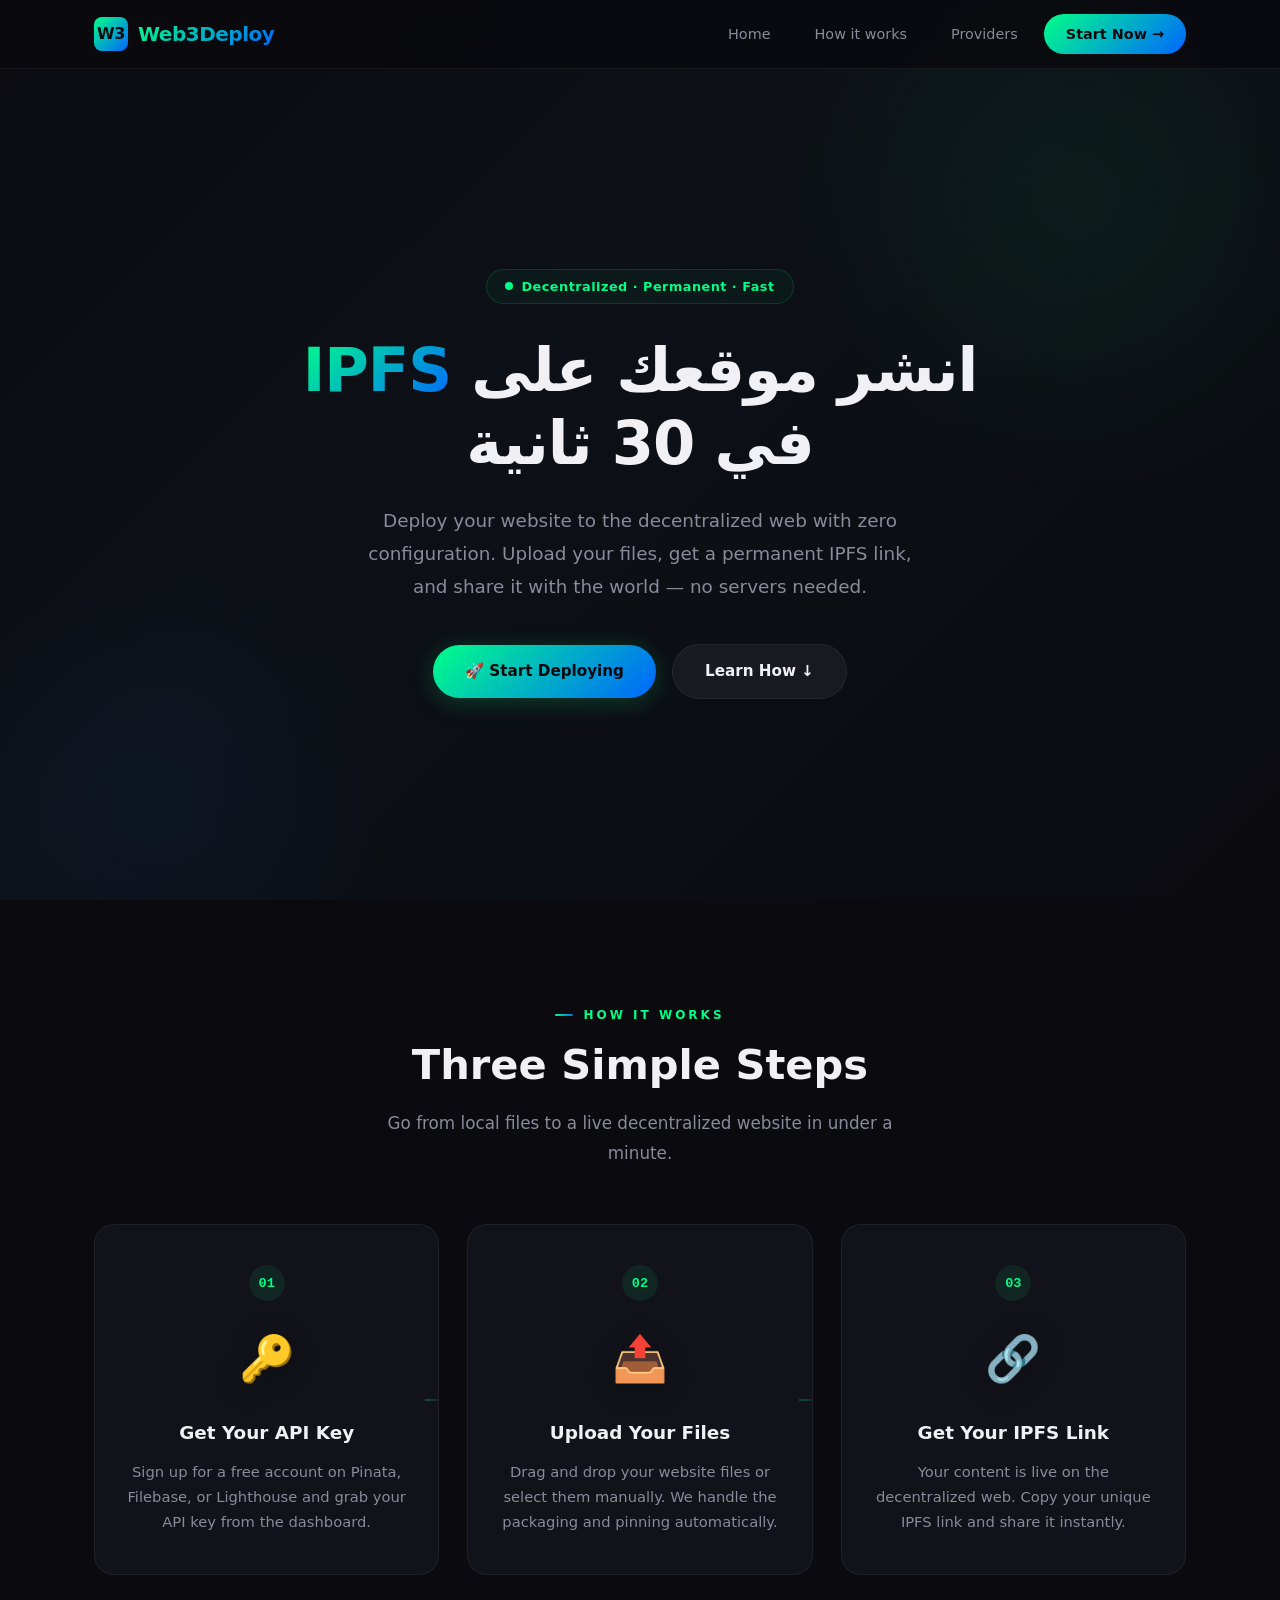
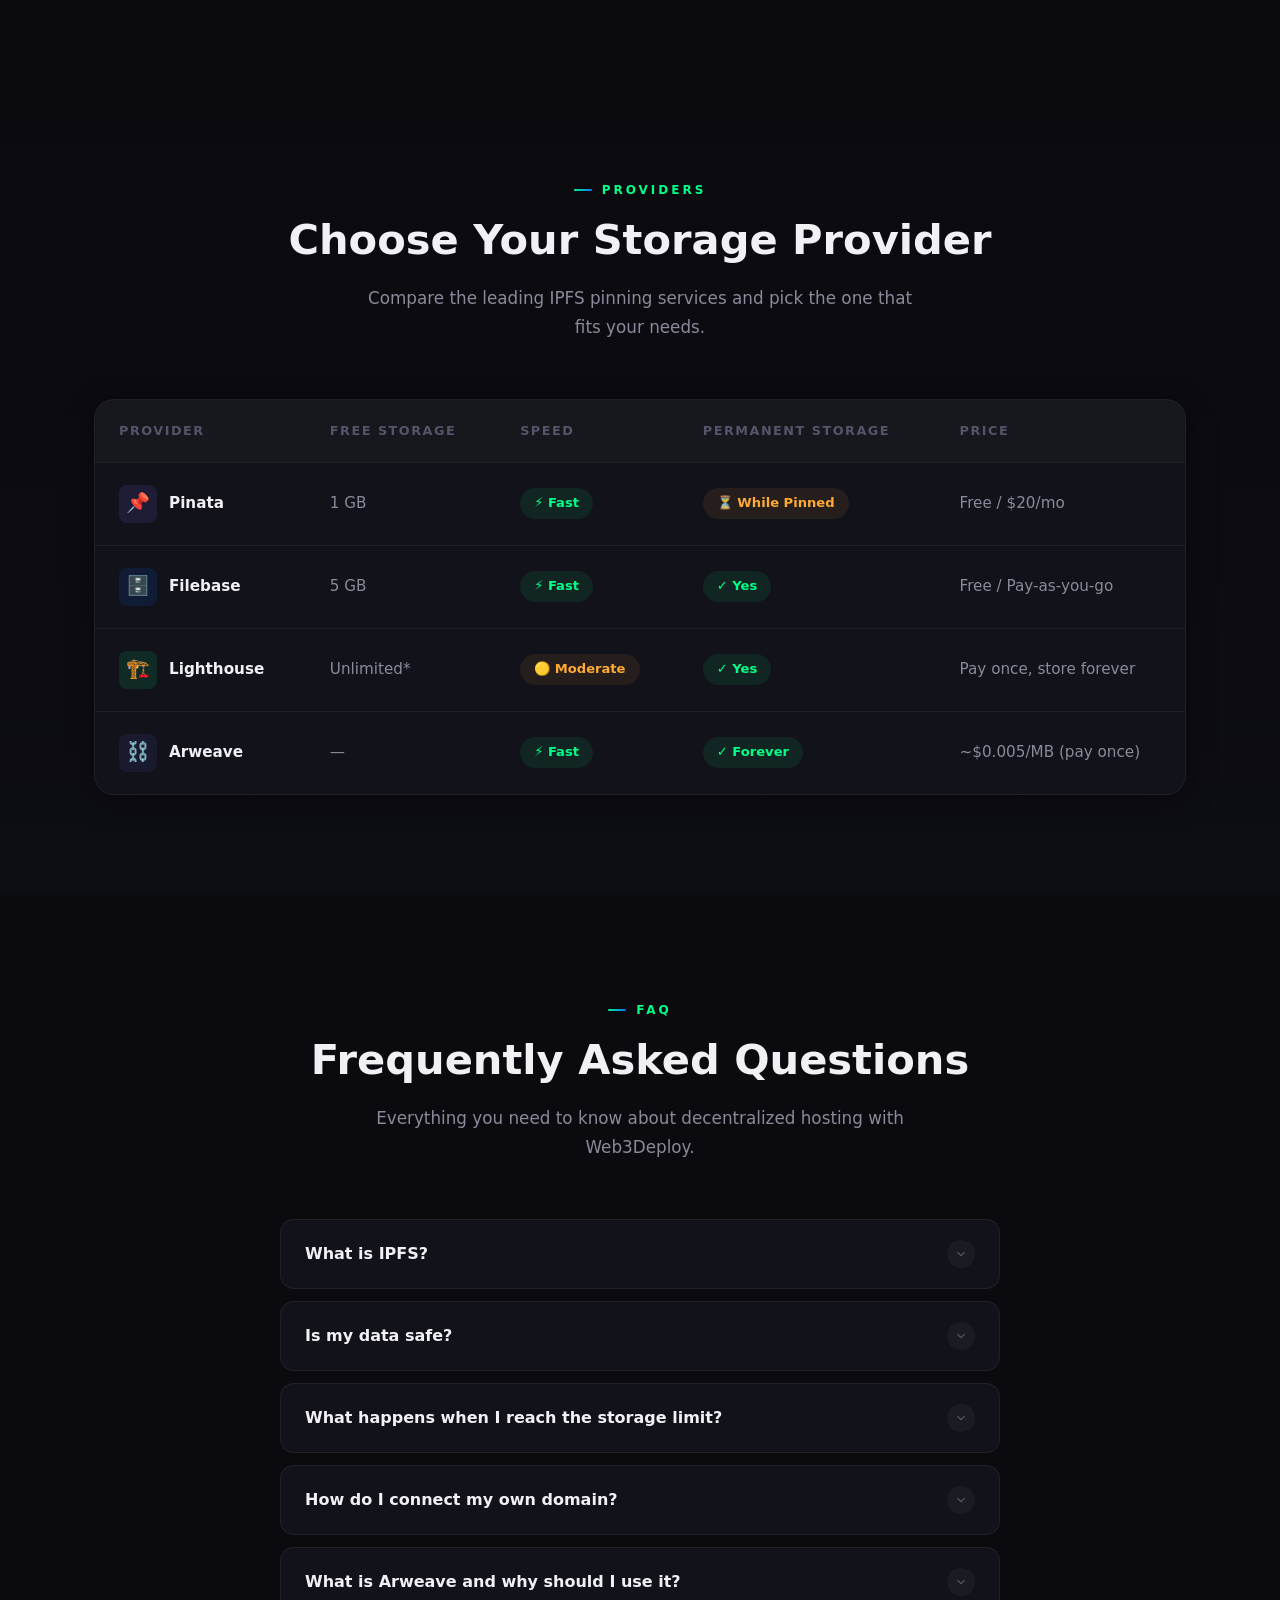
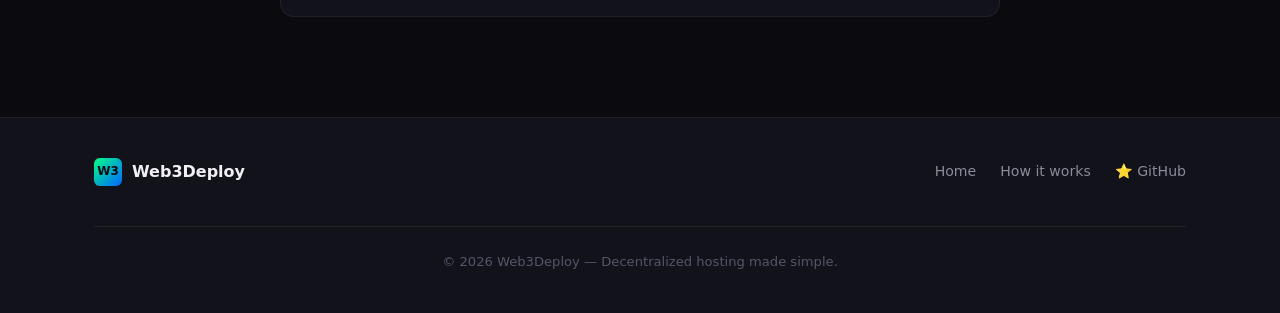
==== commit 18de34e2: "update" ====
--- a/index.html
+++ b/index.html
@@ -170,6 +170,18 @@
                             <td><span class="badge-yes">✓ Yes</span></td>
                             <td>Pay once, store forever</td>
                         </tr>
+                        <tr>
+                            <td>
+                                <div class="provider-name">
+                                    <div class="provider-icon" style="background:#1a1a2e">⛓️</div>
+                                    Arweave
+                                </div>
+                            </td>
+                            <td>—</td>
+                            <td><span class="badge-yes">⚡ Fast</span></td>
+                            <td><span class="badge-yes">✓ Forever</span></td>
+                            <td>~$0.005/MB (pay once)</td>
+                        </tr>
                     </tbody>
                 </table>
             </div>
@@ -266,7 +278,22 @@
                         </div>
                     </div>
                 </div>
-            </div>
+                <!-- FAQ 5 -->
+                <div class="faq-item reveal" id="faq-5">
+                    <div class="faq-question" data-faq="5">
+                        <h3>What is Arweave and why should I use it?</h3>
+                        <div class="faq-toggle">
+                            <svg viewBox="0 0 24 24">
+                                <polyline points="6 9 12 15 18 9"></polyline>
+                            </svg>
+                        </div>
+                    </div>
+                    <div class="faq-answer">
+                        <div class="faq-answer-inner">
+                            Arweave is a blockchain storage network where you pay once and your files are stored permanently &mdash; mathematically guaranteed. Unlike IPFS where files can disappear if nobody pins them, Arweave keeps your site alive forever without monthly fees.
+                        </div>
+                    </div>
+                </div>            </div>
         </div>
     </section>
 
--- a/css/style.css
+++ b/css/style.css
@@ -976,6 +976,192 @@
     margin-bottom: 32px;
 }
 
+/* Wider card for wallet + API key layout */
+.setup-card-wide {
+    max-width: 540px;
+}
+
+/* ---------- Setup Wallet Section ---------- */
+.setup-wallet-section {
+    margin-bottom: 8px;
+}
+
+.setup-wallet-btn {
+    display: flex;
+    align-items: center;
+    gap: 16px;
+    width: 100%;
+    padding: 18px 22px;
+    background: rgba(0, 102, 255, 0.04);
+    border: 1px solid rgba(0, 102, 255, 0.15);
+    border-radius: var(--radius-md);
+    cursor: pointer;
+    font-family: var(--font-stack);
+    transition: all var(--transition-smooth);
+    text-align: left;
+    position: relative;
+    overflow: hidden;
+}
+
+.setup-wallet-btn::before {
+    content: '';
+    position: absolute;
+    inset: 0;
+    background: linear-gradient(135deg, rgba(0, 102, 255, 0.08), rgba(0, 255, 136, 0.06));
+    opacity: 0;
+    transition: opacity var(--transition-fast);
+}
+
+.setup-wallet-btn:hover {
+    border-color: rgba(0, 102, 255, 0.35);
+    transform: translateY(-2px);
+    box-shadow: 0 8px 30px rgba(0, 102, 255, 0.12);
+}
+
+.setup-wallet-btn:hover::before {
+    opacity: 1;
+}
+
+.setup-wallet-btn:active {
+    transform: translateY(0);
+}
+
+.setup-wallet-btn-fox {
+    font-size: 2.2rem;
+    flex-shrink: 0;
+    position: relative;
+    z-index: 1;
+    filter: drop-shadow(0 2px 8px rgba(0, 0, 0, 0.3));
+}
+
+.setup-wallet-btn-text {
+    flex: 1;
+    position: relative;
+    z-index: 1;
+}
+
+.setup-wallet-btn-title {
+    display: block;
+    font-size: 1.05rem;
+    font-weight: 700;
+    color: var(--text-primary);
+    margin-bottom: 2px;
+}
+
+.setup-wallet-btn-sub {
+    display: block;
+    font-size: 0.82rem;
+    color: var(--text-secondary);
+}
+
+.setup-wallet-btn-arrow {
+    flex-shrink: 0;
+    color: var(--accent-blue);
+    position: relative;
+    z-index: 1;
+    transition: transform var(--transition-fast);
+}
+
+.setup-wallet-btn:hover .setup-wallet-btn-arrow {
+    transform: translateX(4px);
+}
+
+.setup-wallet-status {
+    margin-top: 8px;
+    font-size: 0.85rem;
+    text-align: center;
+}
+
+/* ---------- Setup Divider ---------- */
+.setup-divider {
+    display: flex;
+    align-items: center;
+    gap: 16px;
+    margin: 24px 0;
+}
+
+.setup-divider::before,
+.setup-divider::after {
+    content: '';
+    flex: 1;
+    height: 1px;
+    background: var(--border-color);
+}
+
+.setup-divider span {
+    font-size: 0.78rem;
+    color: var(--text-muted);
+    text-transform: uppercase;
+    letter-spacing: 1px;
+    font-weight: 600;
+    white-space: nowrap;
+}
+
+/* ---------- Setup API Key Toggle ---------- */
+.setup-apikey-section {
+    text-align: left;
+}
+
+.setup-apikey-toggle {
+    display: flex;
+    align-items: center;
+    gap: 10px;
+    width: 100%;
+    padding: 14px 18px;
+    background: rgba(255, 255, 255, 0.02);
+    border: 1px solid var(--border-color);
+    border-radius: var(--radius-md);
+    cursor: pointer;
+    font-family: var(--font-stack);
+    font-size: 0.9rem;
+    font-weight: 500;
+    color: var(--text-secondary);
+    transition: all var(--transition-fast);
+}
+
+.setup-apikey-toggle:hover {
+    background: rgba(255, 255, 255, 0.04);
+    border-color: rgba(255, 255, 255, 0.1);
+    color: var(--text-primary);
+}
+
+.setup-apikey-toggle.open {
+    border-color: rgba(0, 255, 136, 0.15);
+    border-bottom-left-radius: 0;
+    border-bottom-right-radius: 0;
+}
+
+.setup-apikey-arrow {
+    margin-left: auto;
+    color: var(--text-muted);
+    transition: transform var(--transition-fast);
+    flex-shrink: 0;
+}
+
+.setup-apikey-toggle.open .setup-apikey-arrow {
+    transform: rotate(180deg);
+}
+
+.setup-apikey-form {
+    border: 1px solid var(--border-color);
+    border-top: none;
+    border-radius: 0 0 var(--radius-md) var(--radius-md);
+    padding: 24px 18px;
+    background: rgba(255, 255, 255, 0.01);
+    animation: slide-down 0.3s ease;
+}
+
+@keyframes slide-down {
+    from {
+        opacity: 0;
+        transform: translateY(-8px);
+    }
+    to {
+        opacity: 1;
+        transform: translateY(0);
+    }
+}
+
 /* ---------- Form Controls ---------- */
 .setup-form {
     text-align: left;
@@ -1357,6 +1543,227 @@
     color: #ff5566;
 }
 
+/* ---------- Wallet Connect Button ---------- */
+.wallet-connect-wrap {
+    display: flex;
+    align-items: center;
+    gap: 4px;
+}
+
+.wallet-connect-btn {
+    display: inline-flex;
+    align-items: center;
+    gap: 8px;
+    padding: 7px 18px;
+    font-size: 0.85rem;
+    font-weight: 600;
+    color: var(--accent-blue);
+    background: rgba(0, 102, 255, 0.06);
+    border: 1px solid rgba(0, 102, 255, 0.18);
+    border-radius: var(--radius-full);
+    cursor: pointer;
+    font-family: var(--font-stack);
+    transition: all var(--transition-fast);
+    position: relative;
+    overflow: hidden;
+}
+
+.wallet-connect-btn::before {
+    content: '';
+    position: absolute;
+    inset: -1px;
+    border-radius: inherit;
+    background: linear-gradient(135deg, rgba(0, 102, 255, 0.4), rgba(0, 255, 136, 0.4));
+    opacity: 0;
+    transition: opacity var(--transition-fast);
+    z-index: -1;
+}
+
+.wallet-connect-btn:hover {
+    background: rgba(0, 102, 255, 0.12);
+    border-color: rgba(0, 102, 255, 0.35);
+    transform: translateY(-1px);
+    box-shadow: 0 4px 20px rgba(0, 102, 255, 0.15);
+}
+
+.wallet-connect-btn:hover::before {
+    opacity: 1;
+}
+
+.wallet-connect-btn:active {
+    transform: translateY(0);
+}
+
+.wallet-connect-btn:disabled {
+    opacity: 0.6;
+    cursor: not-allowed;
+    transform: none;
+}
+
+/* Connected state */
+.wallet-connect-btn.wallet-connected {
+    color: var(--accent-green);
+    background: rgba(0, 255, 136, 0.06);
+    border-color: rgba(0, 255, 136, 0.18);
+}
+
+.wallet-connect-btn.wallet-connected:hover {
+    background: rgba(0, 255, 136, 0.12);
+    border-color: rgba(0, 255, 136, 0.35);
+    box-shadow: 0 4px 20px rgba(0, 255, 136, 0.12);
+}
+
+.wallet-connect-btn.wallet-connected .wallet-btn-text {
+    font-family: var(--font-mono);
+    font-size: 0.82rem;
+    letter-spacing: 0.3px;
+}
+
+.wallet-btn-icon {
+    font-size: 1rem;
+    line-height: 1;
+    flex-shrink: 0;
+    display: inline-flex;
+    align-items: center;
+    justify-content: center;
+    width: 20px;
+    height: 20px;
+}
+
+.wallet-btn-text {
+    white-space: nowrap;
+}
+
+/* Wallet spinner (inside icon slot) */
+.wallet-spinner {
+    display: inline-block;
+    width: 16px;
+    height: 16px;
+    border: 2px solid rgba(0, 102, 255, 0.2);
+    border-top-color: var(--accent-blue);
+    border-radius: 50%;
+    animation: spin 0.7s linear infinite;
+}
+
+/* Disconnect button */
+.wallet-disconnect-btn {
+    display: flex;
+    align-items: center;
+    justify-content: center;
+    width: 28px;
+    height: 28px;
+    border-radius: 50%;
+    background: rgba(255, 85, 102, 0.06);
+    border: 1px solid rgba(255, 85, 102, 0.12);
+    color: #ff5566;
+    cursor: pointer;
+    font-family: var(--font-stack);
+    transition: all var(--transition-fast);
+    flex-shrink: 0;
+}
+
+.wallet-disconnect-btn:hover {
+    background: rgba(255, 85, 102, 0.15);
+    border-color: rgba(255, 85, 102, 0.3);
+    transform: scale(1.1);
+}
+
+/* ---------- Wallet Toast Notification ---------- */
+.wallet-toast {
+    position: fixed;
+    bottom: 24px;
+    left: 50%;
+    transform: translateX(-50%) translateY(20px);
+    display: flex;
+    align-items: center;
+    gap: 10px;
+    padding: 14px 24px;
+    border-radius: var(--radius-full);
+    font-size: 0.88rem;
+    font-weight: 500;
+    font-family: var(--font-stack);
+    z-index: 9999;
+    opacity: 0;
+    transition: all 0.4s cubic-bezier(0.25, 0.46, 0.45, 0.94);
+    backdrop-filter: blur(16px);
+    -webkit-backdrop-filter: blur(16px);
+    box-shadow: 0 8px 32px rgba(0, 0, 0, 0.4);
+    pointer-events: none;
+}
+
+.wallet-toast.visible {
+    opacity: 1;
+    transform: translateX(-50%) translateY(0);
+    pointer-events: auto;
+}
+
+.wallet-toast-icon {
+    display: inline-flex;
+    align-items: center;
+    justify-content: center;
+    width: 22px;
+    height: 22px;
+    border-radius: 50%;
+    font-size: 0.72rem;
+    font-weight: 800;
+    flex-shrink: 0;
+}
+
+.wallet-toast-success {
+    color: var(--accent-green);
+    background: rgba(0, 255, 136, 0.08);
+    border: 1px solid rgba(0, 255, 136, 0.15);
+}
+
+.wallet-toast-success .wallet-toast-icon {
+    background: var(--accent-green);
+    color: var(--bg-primary);
+}
+
+.wallet-toast-error {
+    color: #ff5566;
+    background: rgba(255, 85, 102, 0.08);
+    border: 1px solid rgba(255, 85, 102, 0.15);
+}
+
+.wallet-toast-error .wallet-toast-icon {
+    background: #ff5566;
+    color: #fff;
+}
+
+.wallet-toast-info {
+    color: var(--accent-blue);
+    background: rgba(0, 102, 255, 0.08);
+    border: 1px solid rgba(0, 102, 255, 0.15);
+}
+
+.wallet-toast-info .wallet-toast-icon {
+    background: var(--accent-blue);
+    color: #fff;
+}
+
+/* ---------- Wallet Responsive ---------- */
+@media (max-width: 768px) {
+    .wallet-btn-text {
+        display: none;
+    }
+
+    .wallet-connect-btn {
+        padding: 7px 12px;
+    }
+
+    .wallet-toast {
+        left: 16px;
+        right: 16px;
+        transform: translateX(0) translateY(20px);
+        border-radius: var(--radius-md);
+    }
+
+    .wallet-toast.visible {
+        transform: translateX(0) translateY(0);
+    }
+}
+
 /* ---------- Dashboard Content ---------- */
 .dashboard-content {
     display: none;
@@ -2192,6 +2599,18 @@
     cursor: pointer;
 }
 
+.fm-sync {
+    display: flex;
+    align-items: center;
+    gap: 8px;
+}
+
+.fm-sync-status {
+    font-size: 0.78rem;
+    color: var(--text-muted);
+    white-space: nowrap;
+}
+
 .fm-view-toggle {
     display: flex;
     border: 1px solid var(--border-color);
@@ -2744,6 +3163,15 @@
         min-width: 0;
     }
 
+    .fm-sync {
+        width: 100%;
+        justify-content: space-between;
+    }
+
+    .fm-sync-status {
+        text-align: right;
+    }
+
     .fm-filters {
         overflow-x: auto;
         flex-wrap: nowrap;
@@ -2858,6 +3286,25 @@
     color: var(--text-secondary);
     margin-bottom: 28px;
     line-height: 1.6;
+}
+
+.dm-toolbar {
+    display: flex;
+    justify-content: flex-end;
+    align-items: center;
+    margin-bottom: 16px;
+}
+
+.dm-sync {
+    display: flex;
+    align-items: center;
+    gap: 10px;
+}
+
+.dm-sync-status {
+    font-size: 0.78rem;
+    color: var(--text-muted);
+    white-space: nowrap;
 }
 
 .dm-form-grid {
@@ -3075,4 +3522,13 @@
         align-items: flex-start;
         gap: 16px;
     }
-}
+
+    .dm-toolbar {
+        justify-content: flex-start;
+    }
+
+    .dm-sync {
+        width: 100%;
+        justify-content: space-between;
+    }
+}
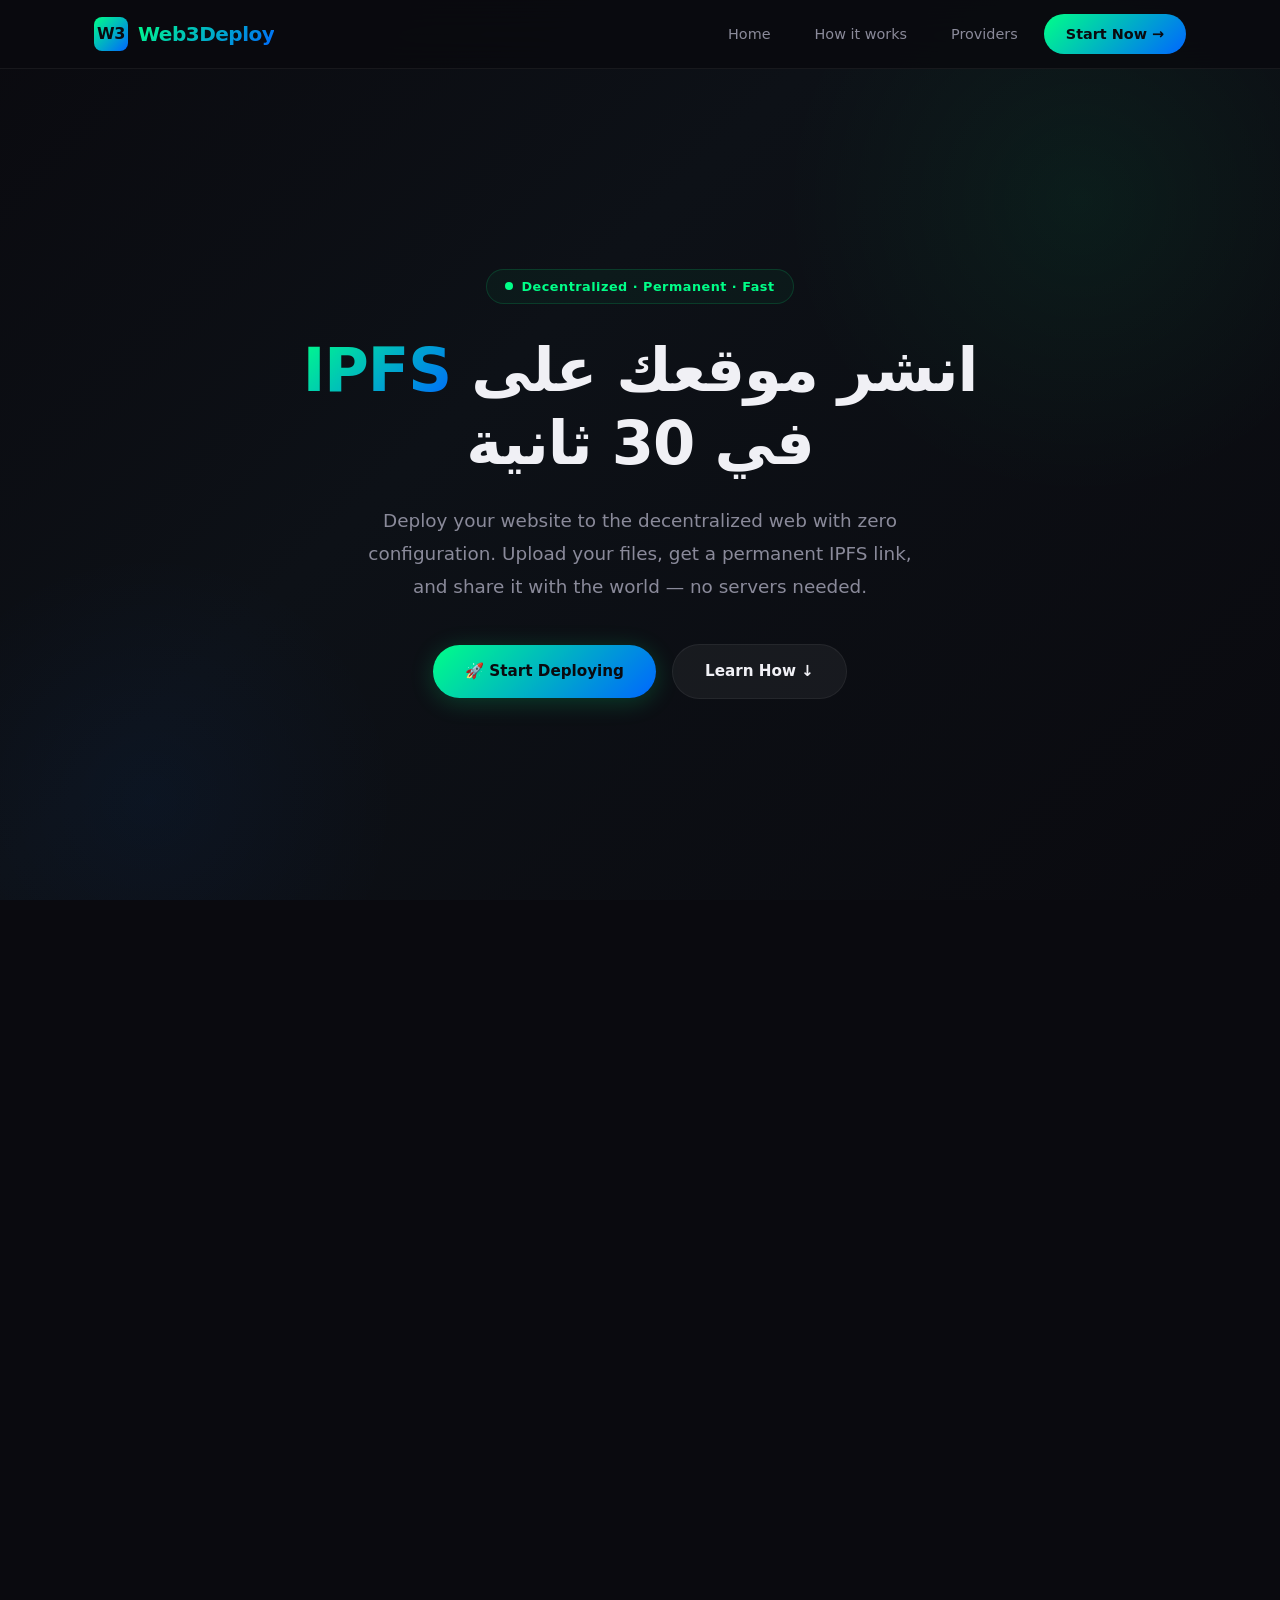
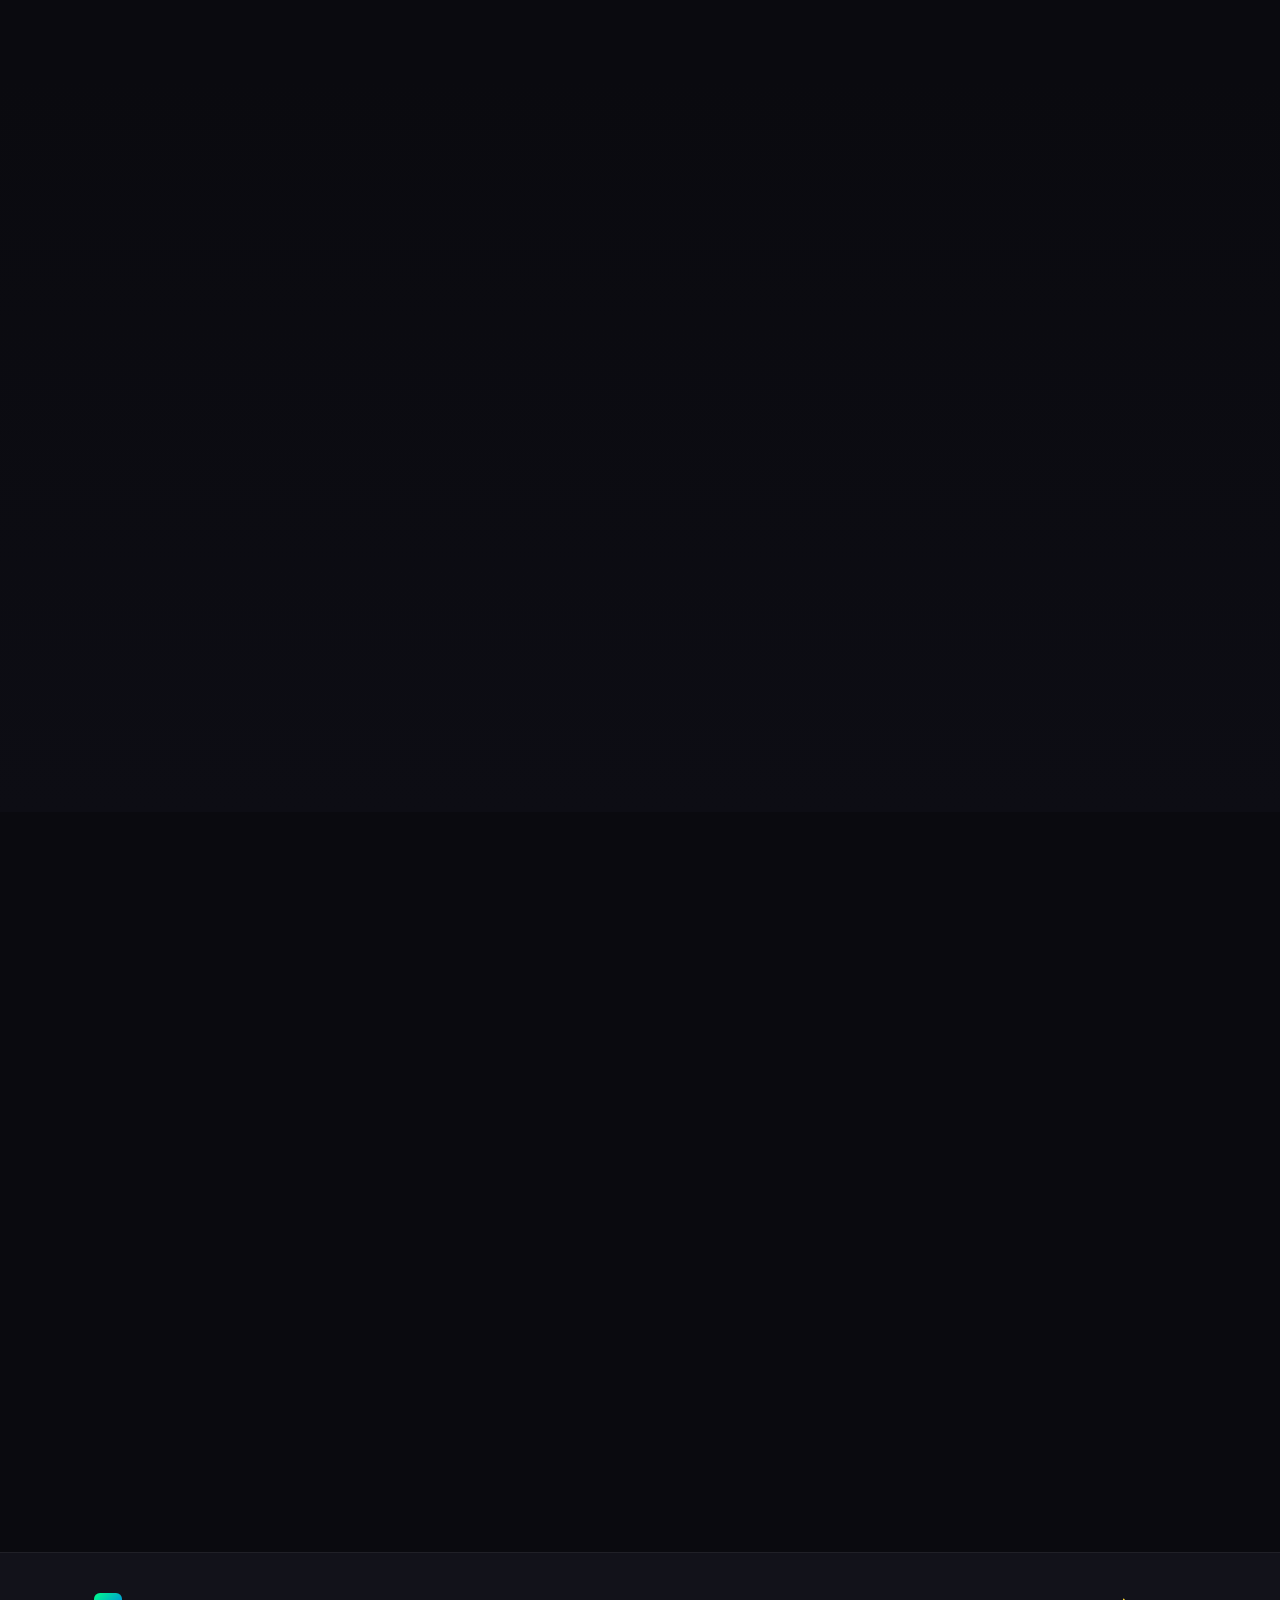
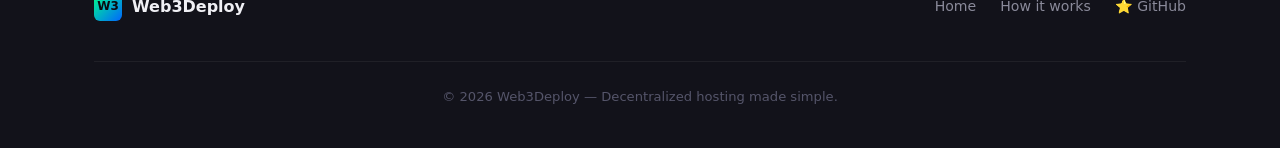
==== commit c6ce605d: "update" ====
--- a/index.html
+++ b/index.html
@@ -170,18 +170,7 @@
                             <td><span class="badge-yes">✓ Yes</span></td>
                             <td>Pay once, store forever</td>
                         </tr>
-                        <tr>
-                            <td>
-                                <div class="provider-name">
-                                    <div class="provider-icon" style="background:#1a1a2e">⛓️</div>
-                                    Arweave
-                                </div>
-                            </td>
-                            <td>—</td>
-                            <td><span class="badge-yes">⚡ Fast</span></td>
-                            <td><span class="badge-yes">✓ Forever</span></td>
-                            <td>~$0.005/MB (pay once)</td>
-                        </tr>
+                        <!-- Arweave removed for now -->
                     </tbody>
                 </table>
             </div>
@@ -278,22 +267,7 @@
                         </div>
                     </div>
                 </div>
-                <!-- FAQ 5 -->
-                <div class="faq-item reveal" id="faq-5">
-                    <div class="faq-question" data-faq="5">
-                        <h3>What is Arweave and why should I use it?</h3>
-                        <div class="faq-toggle">
-                            <svg viewBox="0 0 24 24">
-                                <polyline points="6 9 12 15 18 9"></polyline>
-                            </svg>
-                        </div>
-                    </div>
-                    <div class="faq-answer">
-                        <div class="faq-answer-inner">
-                            Arweave is a blockchain storage network where you pay once and your files are stored permanently &mdash; mathematically guaranteed. Unlike IPFS where files can disappear if nobody pins them, Arweave keeps your site alive forever without monthly fees.
-                        </div>
-                    </div>
-                </div>            </div>
+                <!-- Arweave FAQ removed for now -->            </div>
         </div>
     </section>
 
--- a/css/style.css
+++ b/css/style.css
@@ -2797,6 +2797,27 @@
     color: #f0ad4e;
 }
 
+/* Arweave — permanent storage badge */
+.fm-badge-arweave {
+    background: linear-gradient(135deg, rgba(0,255,136,0.12), rgba(0,204,136,0.08));
+    color: #00ffaa;
+    border: 1px solid rgba(0,255,136,0.2);
+    box-shadow: 0 0 8px rgba(0,255,136,0.08);
+    animation: arweave-pulse 3s ease-in-out infinite;
+}
+
+@keyframes arweave-pulse {
+    0%, 100% { box-shadow: 0 0 6px rgba(0,255,136,0.08); }
+    50%       { box-shadow: 0 0 12px rgba(0,255,136,0.18); }
+}
+
+/* ICP — Internet Computer badge */
+.fm-badge-icp {
+    background: linear-gradient(135deg, rgba(0,102,255,0.12), rgba(123,97,255,0.08));
+    color: #66aaff;
+    border: 1px solid rgba(0,102,255,0.2);
+}
+
 /* Card hover actions */
 .fm-card-actions {
     display: flex;
@@ -3532,3 +3553,50 @@
         justify-content: space-between;
     }
 }
+
+/* ============================================
+   Arweave + ICP Provider Styles
+   ============================================ */
+
+/* ---------- Record type: CNAME (for ICP) ---------- */
+.dm-record-type-cname {
+    background: rgba(123, 97, 255, 0.1);
+    color: #aa88ff;
+    border: 1px solid rgba(123, 97, 255, 0.2);
+}
+
+/* ---------- Permanent-storage shimmer on file cards ---------- */
+.fm-card[data-permanent="true"] {
+    border-color: rgba(0, 255, 136, 0.15);
+    box-shadow: 0 0 0 1px rgba(0, 255, 136, 0.05);
+}
+
+/* ---------- Provider-modal overlay base (Arweave + ICP JS modals) ---------- */
+/* These overlays are created dynamically by JS, so styles are minimal */
+#arweaveCostModal button:hover,
+#icpCanisterModal  button:hover {
+    opacity: 0.88;
+    transition: opacity 0.15s;
+}
+
+#arweaveCostModal input,
+#icpCanisterModal  input {
+    transition: border-color 0.2s;
+}
+
+#arweaveCostModal input:focus,
+#icpCanisterModal  input:focus {
+    outline: none;
+    border-color: #0066ff !important;
+    box-shadow: 0 0 0 3px rgba(0,102,255,0.12);
+}
+
+/* ---------- ICP provider-badge in setup form hint ---------- */
+.form-hint code {
+    background: rgba(0, 102, 255, 0.08);
+    color: #66aaff;
+    padding: 2px 6px;
+    border-radius: 4px;
+    font-family: var(--font-mono);
+    font-size: 0.82em;
+}
